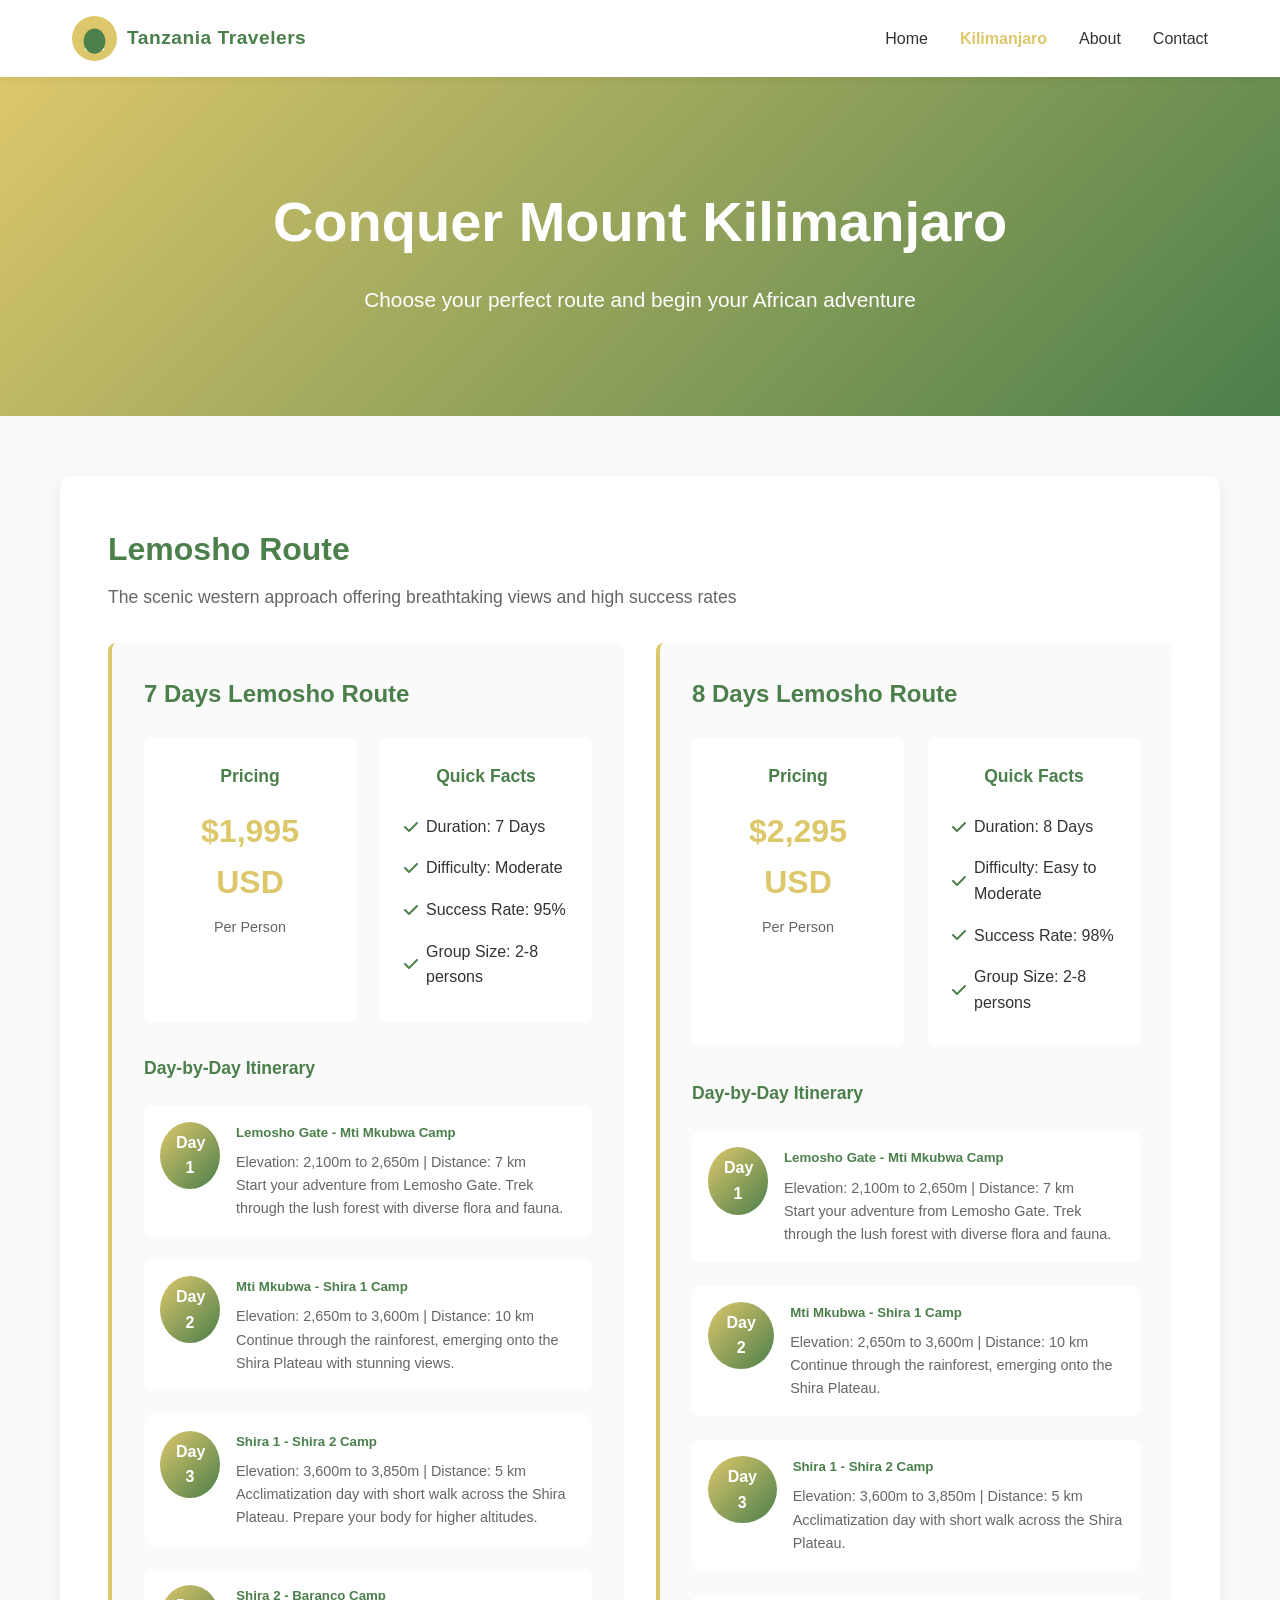
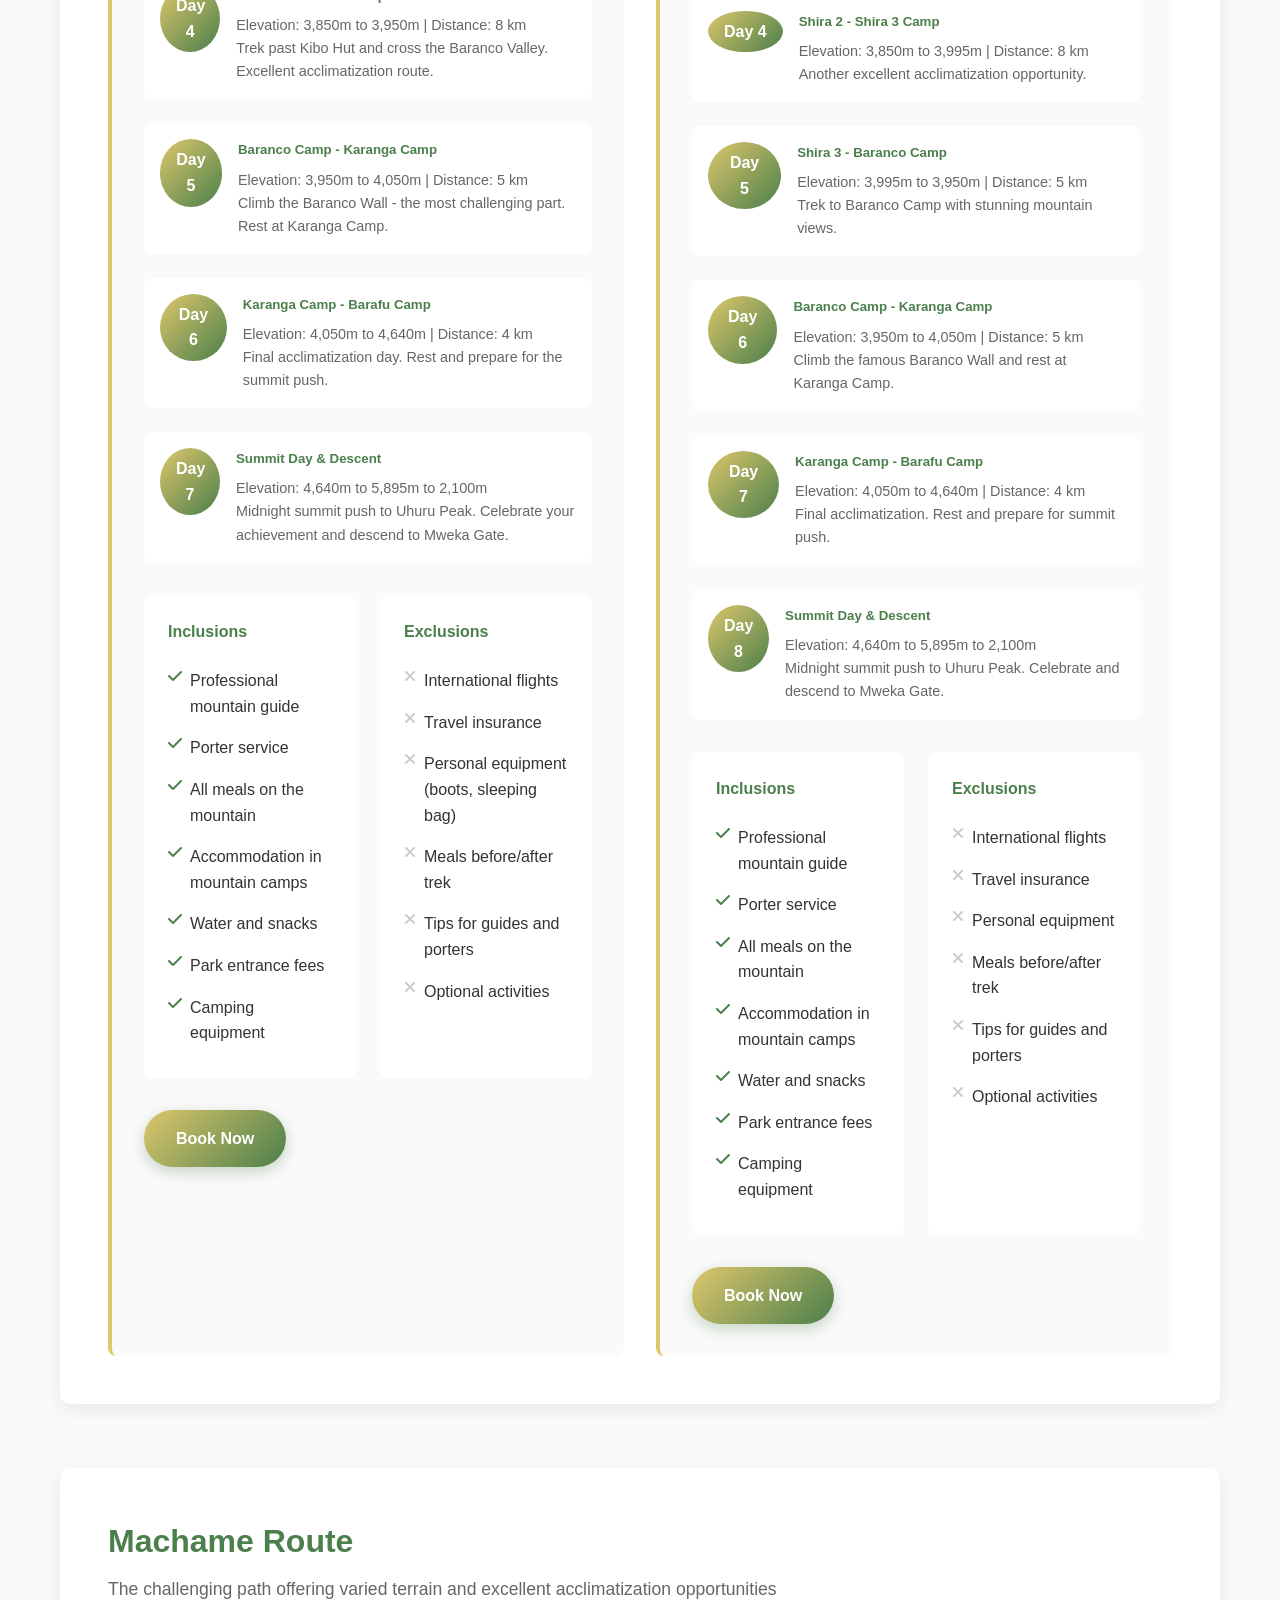
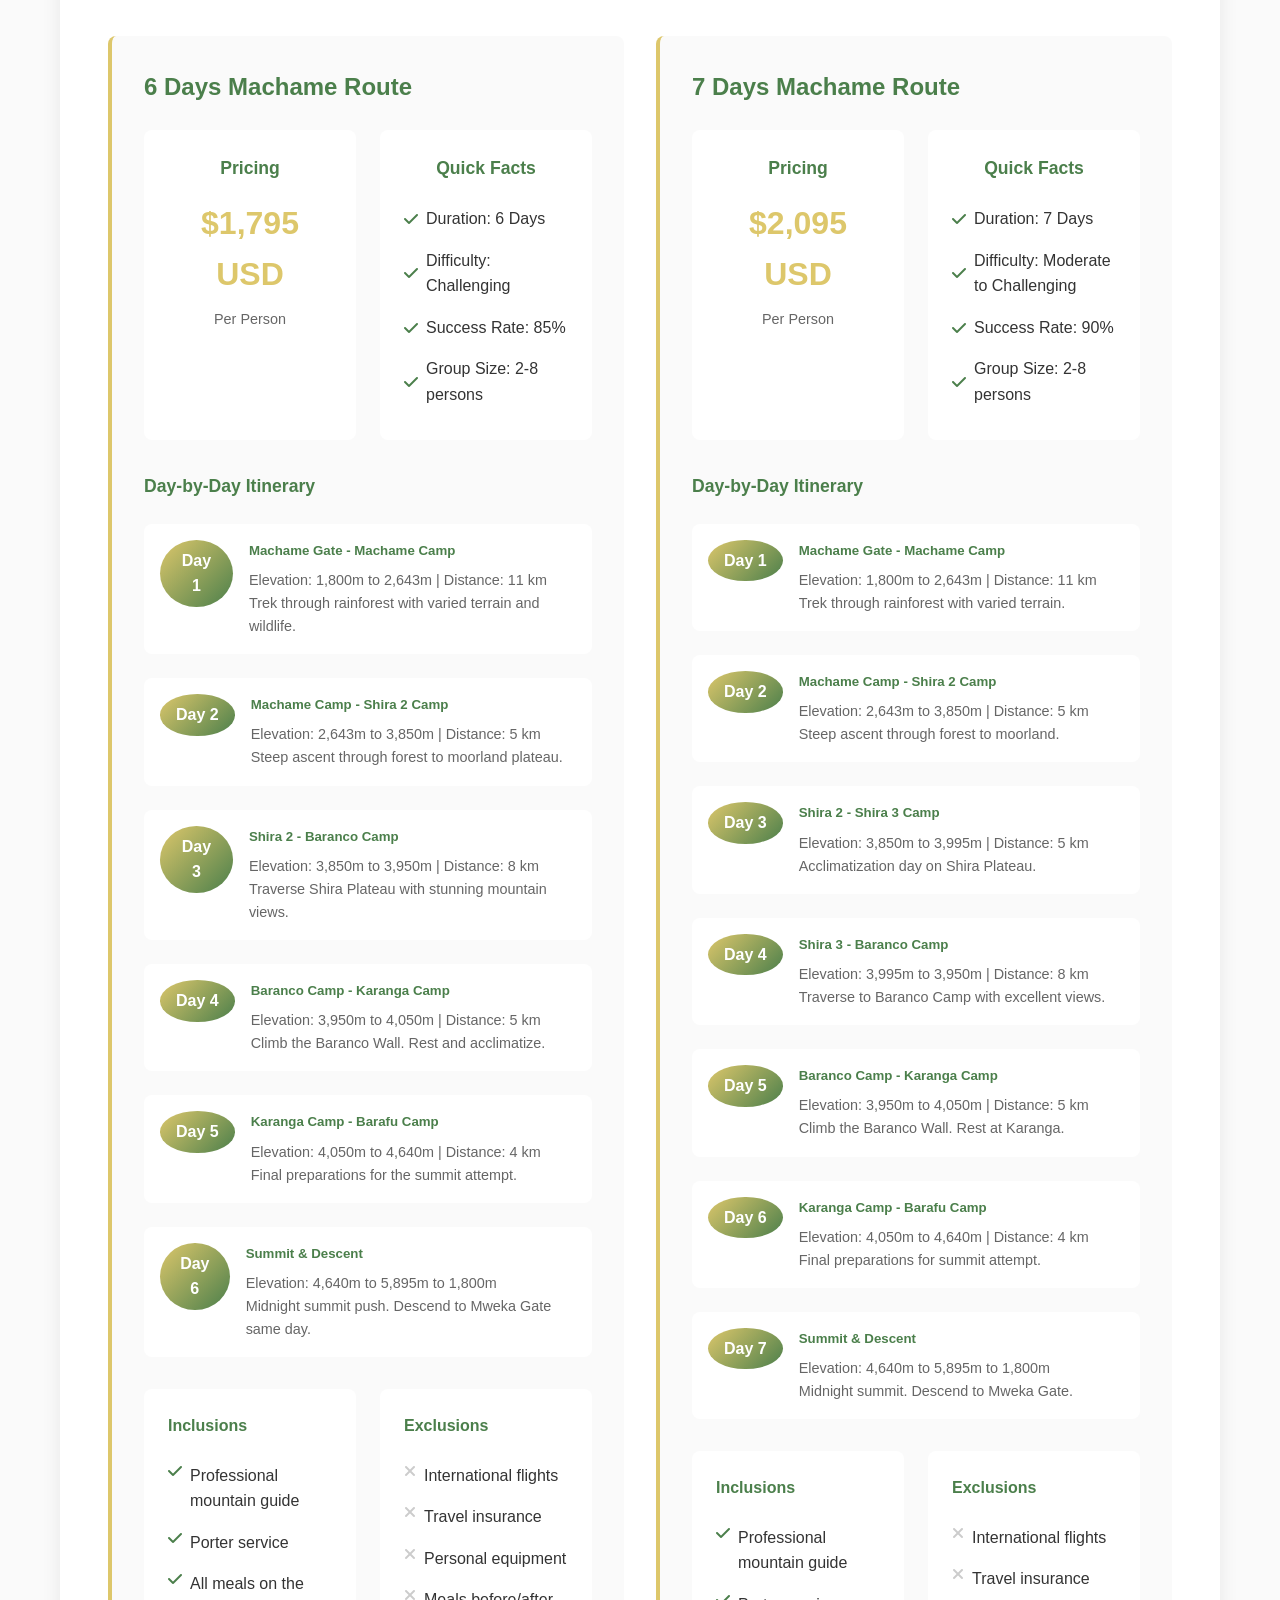
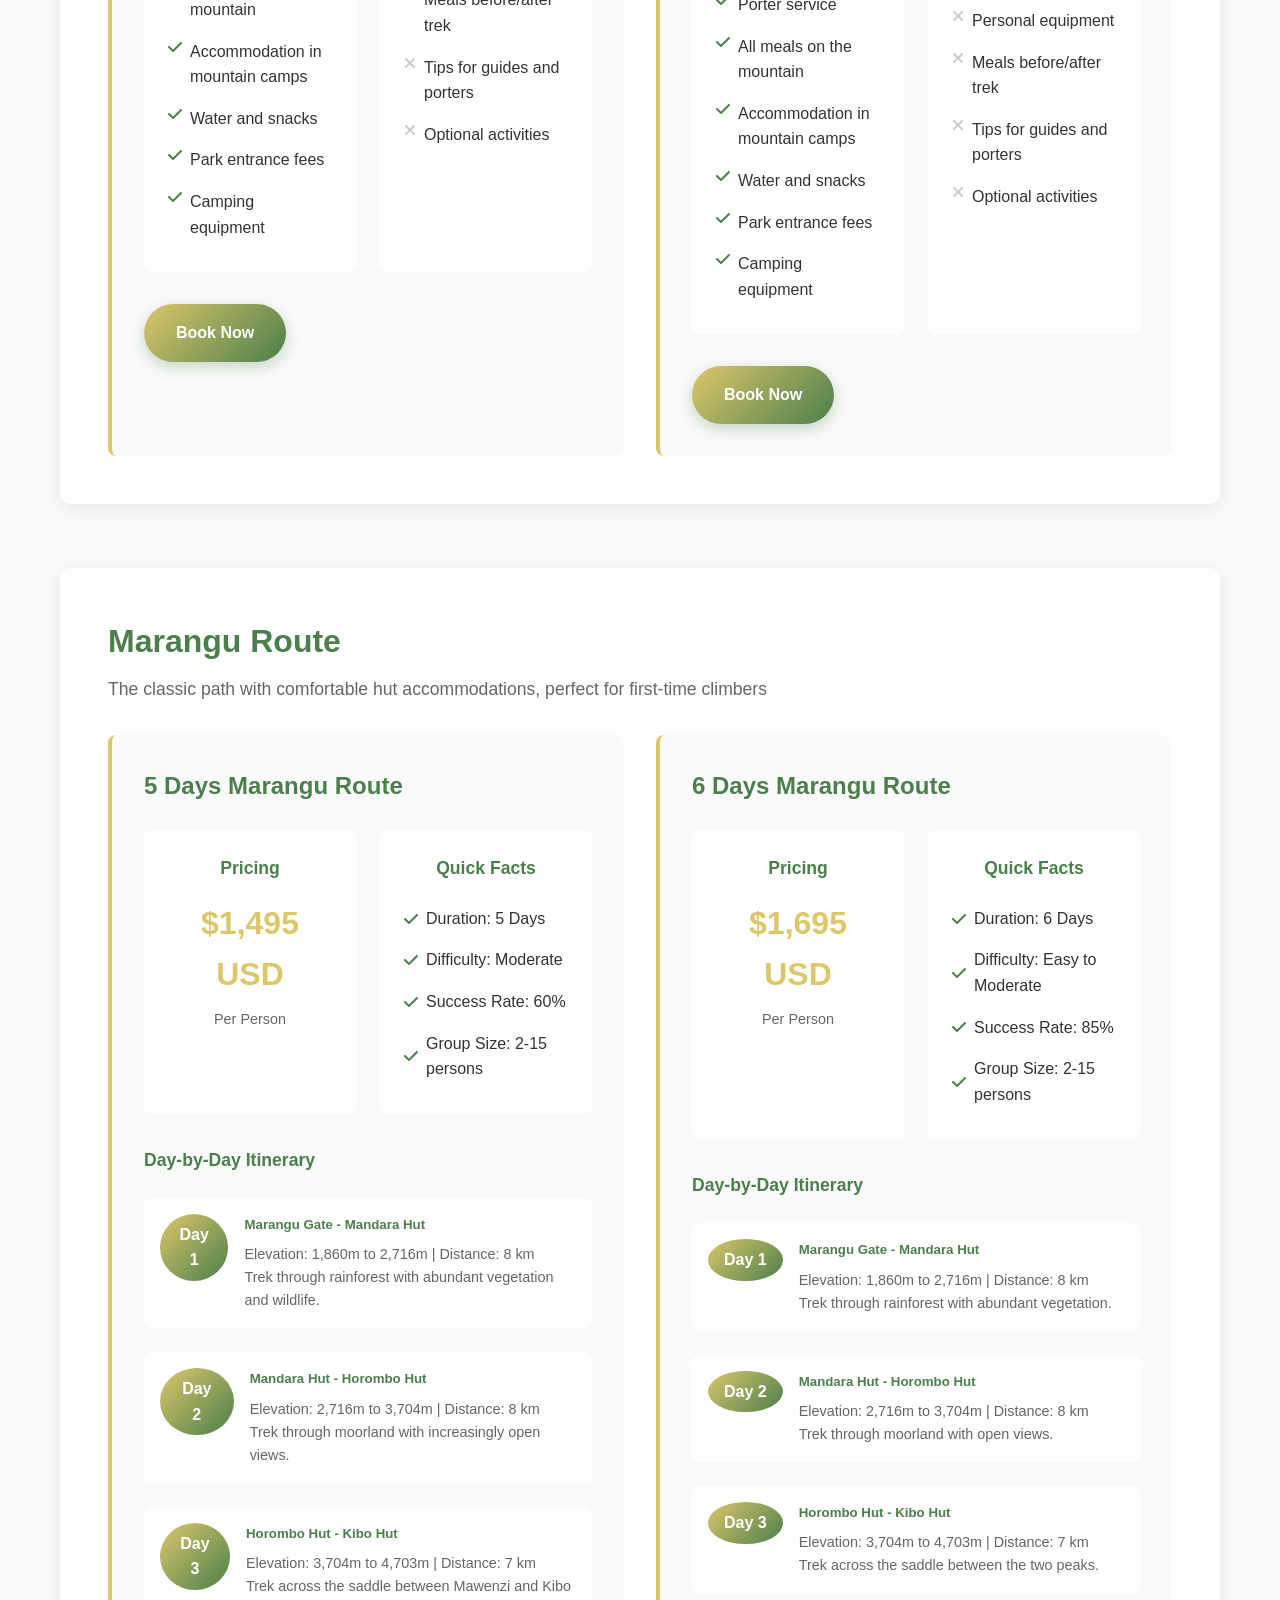
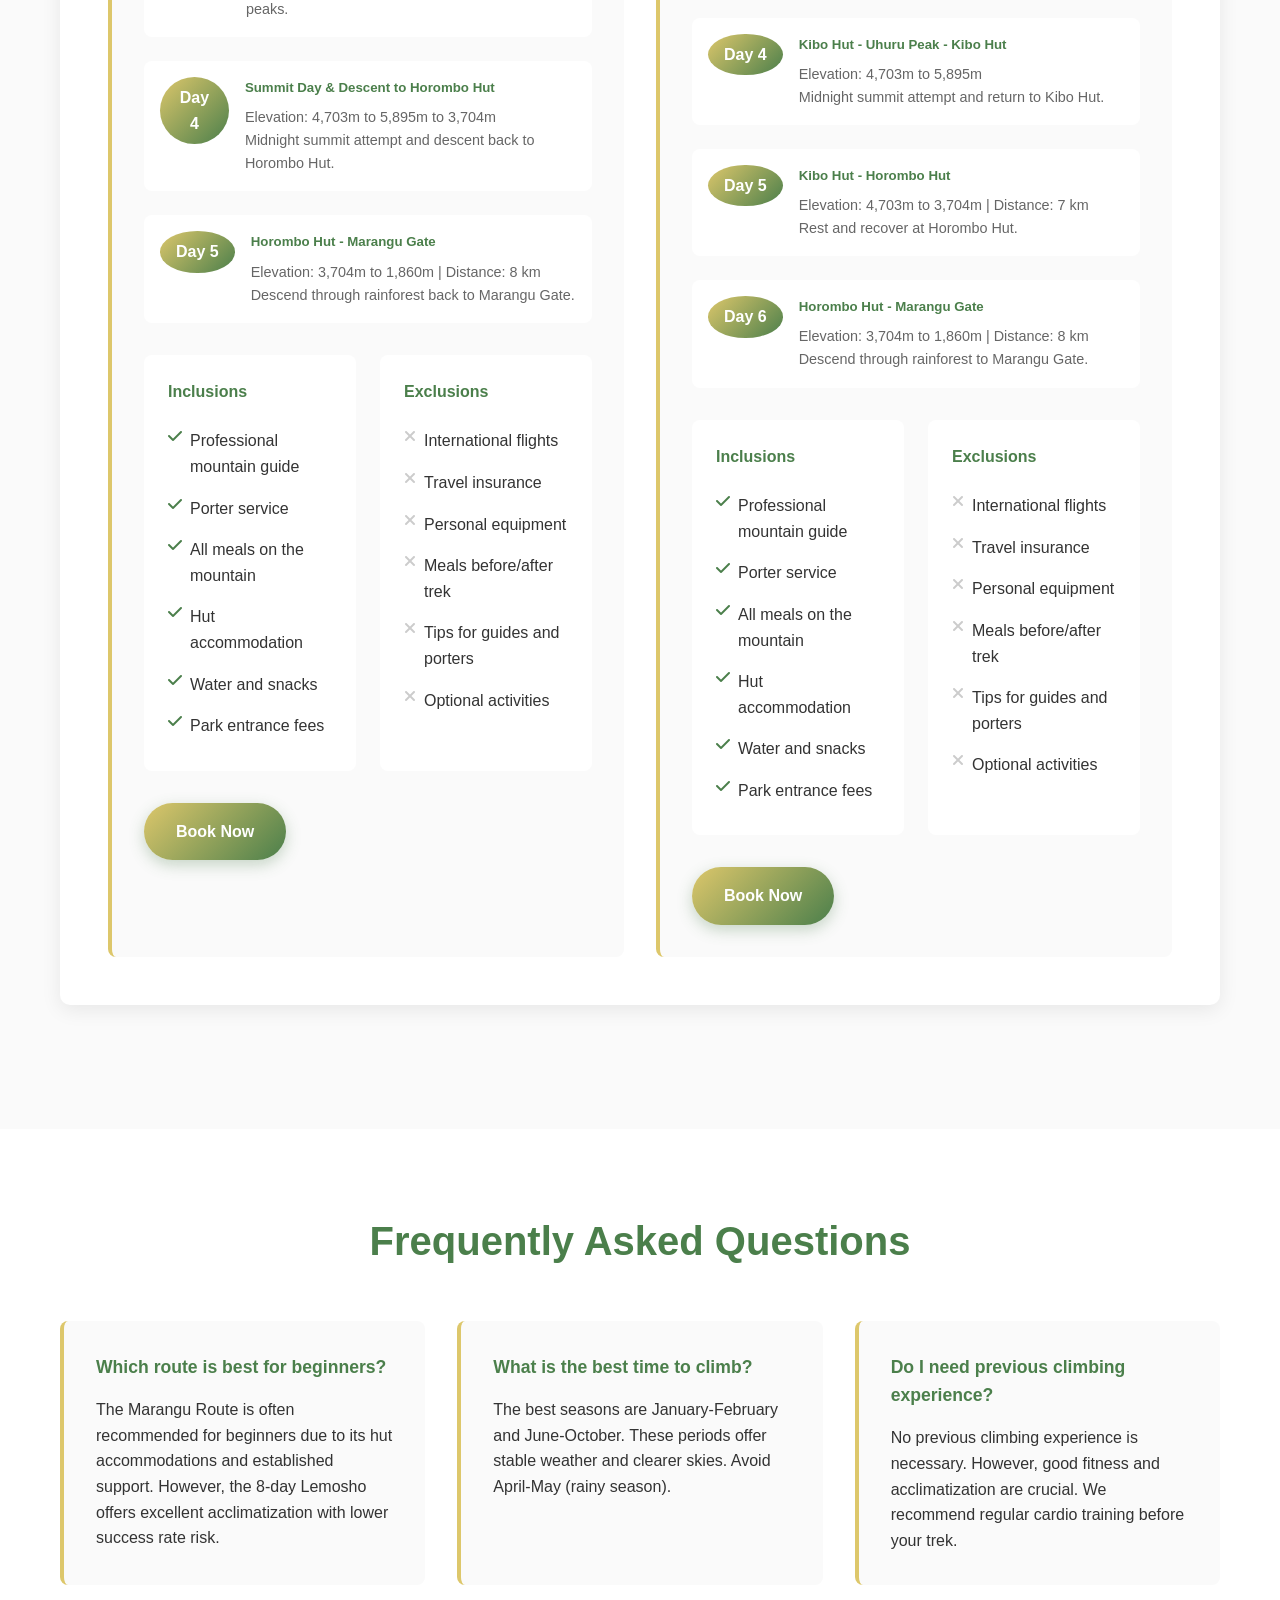
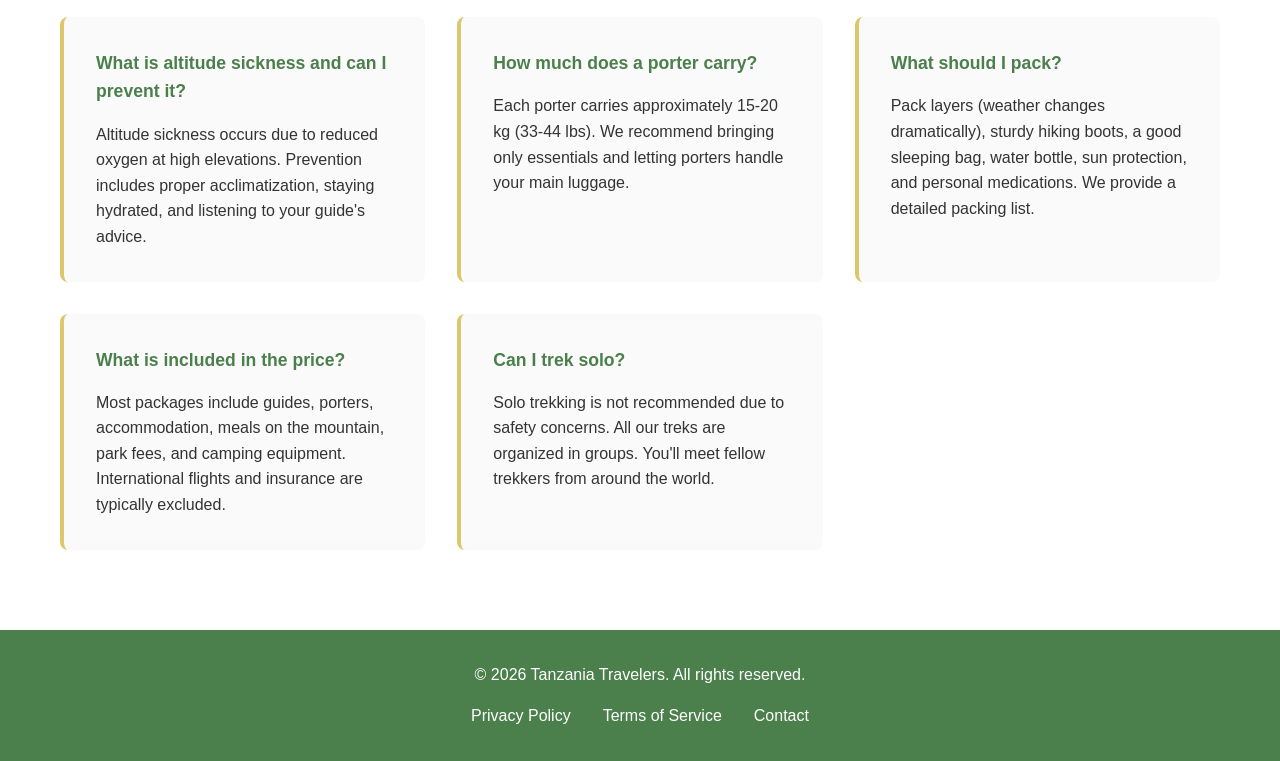
==== kilimanjaro.html @ 1c7d7d37 "Initial Tanzania Travelers website with landing page, kilimanjaro routes, and responsive design" ====
<!DOCTYPE html>
<html lang="en">
<head>
    <meta charset="UTF-8">
    <meta name="viewport" content="width=device-width, initial-scale=1.0">
    <title>Kilimanjaro Routes - Tanzania Travelers</title>
    <link rel="stylesheet" href="styles.css">
    <link rel="stylesheet" href="https://cdnjs.cloudflare.com/ajax/libs/font-awesome/6.4.0/css/all.min.css">
</head>
<body>
    <!-- Navigation Bar -->
    <nav class="navbar" id="navbar">
        <div class="nav-container">
            <div class="nav-logo" id="navLogo">
                <img src="data:image/svg+xml,%3Csvg xmlns='http://www.w3.org/2000/svg' viewBox='0 0 500 500'%3E%3Ccircle cx='250' cy='250' r='250' fill='%23DDC76B'/%3E%3Cpath d='M140 380 Q250 80 360 380' fill='%23FFFFFF' opacity='0.9'/%3E%3Cellipse cx='250' cy='280' rx='120' ry='140' fill='%234B7F4B'/%3E%3C/svg%3E" alt="Tanzania Travelers Logo" class="logo-colored">
                <img src="data:image/svg+xml,%3Csvg xmlns='http://www.w3.org/2000/svg' viewBox='0 0 500 500'%3E%3Ccircle cx='250' cy='250' r='250' fill='%23000000'/%3E%3Cpath d='M140 380 Q250 80 360 380' fill='%23FFFFFF' opacity='0.9'/%3E%3Cellipse cx='250' cy='280' rx='120' ry='140' fill='%234B7F4B'/%3E%3C/svg%3E" alt="Tanzania Travelers Logo" class="logo-black" style="display:none;">
                <span class="brand-name">Tanzania Travelers</span>
            </div>
            <ul class="nav-menu">
                <li class="nav-item">
                    <a href="index.html" class="nav-link">Home</a>
                </li>
                <li class="nav-item">
                    <a href="#kilimanjaro" class="nav-link">Kilimanjaro</a>
                </li>
                <li class="nav-item">
                    <a href="index.html#about" class="nav-link">About</a>
                </li>
                <li class="nav-item">
                    <a href="index.html#contact" class="nav-link">Contact</a>
                </li>
            </ul>
            <div class="hamburger">
                <span></span>
                <span></span>
                <span></span>
            </div>
        </div>
    </nav>

    <!-- Kilimanjaro Hero -->
    <section class="kilimanjaro-hero" id="kilimanjaro">
        <div class="hero-content">
            <h1>Conquer Mount Kilimanjaro</h1>
            <p>Choose your perfect route and begin your African adventure</p>
        </div>
    </section>

    <!-- Routes Section -->
    <section class="routes-section">
        <div class="container">
            <!-- Lemosho Route -->
            <div class="route-detailed" id="lemosho">
                <h2>Lemosho Route</h2>
                <p class="route-description">The scenic western approach offering breathtaking views and high success rates</p>
                
                <div class="route-options">
                    <!-- 7 Days Option -->
                    <div class="route-option">
                        <h3>7 Days Lemosho Route</h3>
                        <div class="option-grid">
                            <div class="pricing-box">
                                <h4>Pricing</h4>
                                <p class="price">$1,995 USD</p>
                                <p class="price-per">Per Person</p>
                            </div>
                            <div class="quick-facts">
                                <h4>Quick Facts</h4>
                                <ul>
                                    <li><i class="fas fa-check"></i> Duration: 7 Days</li>
                                    <li><i class="fas fa-check"></i> Difficulty: Moderate</li>
                                    <li><i class="fas fa-check"></i> Success Rate: 95%</li>
                                    <li><i class="fas fa-check"></i> Group Size: 2-8 persons</li>
                                </ul>
                            </div>
                        </div>

                        <div class="itinerary">
                            <h4>Day-by-Day Itinerary</h4>
                            <div class="day-item">
                                <span class="day-number">Day 1</span>
                                <div class="day-content">
                                    <h5>Lemosho Gate - Mti Mkubwa Camp</h5>
                                    <p>Elevation: 2,100m to 2,650m | Distance: 7 km</p>
                                    <p>Start your adventure from Lemosho Gate. Trek through the lush forest with diverse flora and fauna.</p>
                                </div>
                            </div>
                            <div class="day-item">
                                <span class="day-number">Day 2</span>
                                <div class="day-content">
                                    <h5>Mti Mkubwa - Shira 1 Camp</h5>
                                    <p>Elevation: 2,650m to 3,600m | Distance: 10 km</p>
                                    <p>Continue through the rainforest, emerging onto the Shira Plateau with stunning views.</p>
                                </div>
                            </div>
                            <div class="day-item">
                                <span class="day-number">Day 3</span>
                                <div class="day-content">
                                    <h5>Shira 1 - Shira 2 Camp</h5>
                                    <p>Elevation: 3,600m to 3,850m | Distance: 5 km</p>
                                    <p>Acclimatization day with short walk across the Shira Plateau. Prepare your body for higher altitudes.</p>
                                </div>
                            </div>
                            <div class="day-item">
                                <span class="day-number">Day 4</span>
                                <div class="day-content">
                                    <h5>Shira 2 - Baranco Camp</h5>
                                    <p>Elevation: 3,850m to 3,950m | Distance: 8 km</p>
                                    <p>Trek past Kibo Hut and cross the Baranco Valley. Excellent acclimatization route.</p>
                                </div>
                            </div>
                            <div class="day-item">
                                <span class="day-number">Day 5</span>
                                <div class="day-content">
                                    <h5>Baranco Camp - Karanga Camp</h5>
                                    <p>Elevation: 3,950m to 4,050m | Distance: 5 km</p>
                                    <p>Climb the Baranco Wall - the most challenging part. Rest at Karanga Camp.</p>
                                </div>
                            </div>
                            <div class="day-item">
                                <span class="day-number">Day 6</span>
                                <div class="day-content">
                                    <h5>Karanga Camp - Barafu Camp</h5>
                                    <p>Elevation: 4,050m to 4,640m | Distance: 4 km</p>
                                    <p>Final acclimatization day. Rest and prepare for the summit push.</p>
                                </div>
                            </div>
                            <div class="day-item">
                                <span class="day-number">Day 7</span>
                                <div class="day-content">
                                    <h5>Summit Day & Descent</h5>
                                    <p>Elevation: 4,640m to 5,895m to 2,100m</p>
                                    <p>Midnight summit push to Uhuru Peak. Celebrate your achievement and descend to Mweka Gate.</p>
                                </div>
                            </div>
                        </div>

                        <div class="inclusions-exclusions">
                            <div class="inclusions">
                                <h4>Inclusions</h4>
                                <ul>
                                    <li><i class="fas fa-check"></i> Professional mountain guide</li>
                                    <li><i class="fas fa-check"></i> Porter service</li>
                                    <li><i class="fas fa-check"></i> All meals on the mountain</li>
                                    <li><i class="fas fa-check"></i> Accommodation in mountain camps</li>
                                    <li><i class="fas fa-check"></i> Water and snacks</li>
                                    <li><i class="fas fa-check"></i> Park entrance fees</li>
                                    <li><i class="fas fa-check"></i> Camping equipment</li>
                                </ul>
                            </div>
                            <div class="exclusions">
                                <h4>Exclusions</h4>
                                <ul>
                                    <li><i class="fas fa-times"></i> International flights</li>
                                    <li><i class="fas fa-times"></i> Travel insurance</li>
                                    <li><i class="fas fa-times"></i> Personal equipment (boots, sleeping bag)</li>
                                    <li><i class="fas fa-times"></i> Meals before/after trek</li>
                                    <li><i class="fas fa-times"></i> Tips for guides and porters</li>
                                    <li><i class="fas fa-times"></i> Optional activities</li>
                                </ul>
                            </div>
                        </div>

                        <a href="#contact" class="book-now">Book Now</a>
                    </div>

                    <!-- 8 Days Option -->
                    <div class="route-option">
                        <h3>8 Days Lemosho Route</h3>
                        <div class="option-grid">
                            <div class="pricing-box">
                                <h4>Pricing</h4>
                                <p class="price">$2,295 USD</p>
                                <p class="price-per">Per Person</p>
                            </div>
                            <div class="quick-facts">
                                <h4>Quick Facts</h4>
                                <ul>
                                    <li><i class="fas fa-check"></i> Duration: 8 Days</li>
                                    <li><i class="fas fa-check"></i> Difficulty: Easy to Moderate</li>
                                    <li><i class="fas fa-check"></i> Success Rate: 98%</li>
                                    <li><i class="fas fa-check"></i> Group Size: 2-8 persons</li>
                                </ul>
                            </div>
                        </div>

                        <div class="itinerary">
                            <h4>Day-by-Day Itinerary</h4>
                            <div class="day-item">
                                <span class="day-number">Day 1</span>
                                <div class="day-content">
                                    <h5>Lemosho Gate - Mti Mkubwa Camp</h5>
                                    <p>Elevation: 2,100m to 2,650m | Distance: 7 km</p>
                                    <p>Start your adventure from Lemosho Gate. Trek through the lush forest with diverse flora and fauna.</p>
                                </div>
                            </div>
                            <div class="day-item">
                                <span class="day-number">Day 2</span>
                                <div class="day-content">
                                    <h5>Mti Mkubwa - Shira 1 Camp</h5>
                                    <p>Elevation: 2,650m to 3,600m | Distance: 10 km</p>
                                    <p>Continue through the rainforest, emerging onto the Shira Plateau.</p>
                                </div>
                            </div>
                            <div class="day-item">
                                <span class="day-number">Day 3</span>
                                <div class="day-content">
                                    <h5>Shira 1 - Shira 2 Camp</h5>
                                    <p>Elevation: 3,600m to 3,850m | Distance: 5 km</p>
                                    <p>Acclimatization day with short walk across the Shira Plateau.</p>
                                </div>
                            </div>
                            <div class="day-item">
                                <span class="day-number">Day 4</span>
                                <div class="day-content">
                                    <h5>Shira 2 - Shira 3 Camp</h5>
                                    <p>Elevation: 3,850m to 3,995m | Distance: 8 km</p>
                                    <p>Another excellent acclimatization opportunity.</p>
                                </div>
                            </div>
                            <div class="day-item">
                                <span class="day-number">Day 5</span>
                                <div class="day-content">
                                    <h5>Shira 3 - Baranco Camp</h5>
                                    <p>Elevation: 3,995m to 3,950m | Distance: 5 km</p>
                                    <p>Trek to Baranco Camp with stunning mountain views.</p>
                                </div>
                            </div>
                            <div class="day-item">
                                <span class="day-number">Day 6</span>
                                <div class="day-content">
                                    <h5>Baranco Camp - Karanga Camp</h5>
                                    <p>Elevation: 3,950m to 4,050m | Distance: 5 km</p>
                                    <p>Climb the famous Baranco Wall and rest at Karanga Camp.</p>
                                </div>
                            </div>
                            <div class="day-item">
                                <span class="day-number">Day 7</span>
                                <div class="day-content">
                                    <h5>Karanga Camp - Barafu Camp</h5>
                                    <p>Elevation: 4,050m to 4,640m | Distance: 4 km</p>
                                    <p>Final acclimatization. Rest and prepare for summit push.</p>
                                </div>
                            </div>
                            <div class="day-item">
                                <span class="day-number">Day 8</span>
                                <div class="day-content">
                                    <h5>Summit Day & Descent</h5>
                                    <p>Elevation: 4,640m to 5,895m to 2,100m</p>
                                    <p>Midnight summit push to Uhuru Peak. Celebrate and descend to Mweka Gate.</p>
                                </div>
                            </div>
                        </div>

                        <div class="inclusions-exclusions">
                            <div class="inclusions">
                                <h4>Inclusions</h4>
                                <ul>
                                    <li><i class="fas fa-check"></i> Professional mountain guide</li>
                                    <li><i class="fas fa-check"></i> Porter service</li>
                                    <li><i class="fas fa-check"></i> All meals on the mountain</li>
                                    <li><i class="fas fa-check"></i> Accommodation in mountain camps</li>
                                    <li><i class="fas fa-check"></i> Water and snacks</li>
                                    <li><i class="fas fa-check"></i> Park entrance fees</li>
                                    <li><i class="fas fa-check"></i> Camping equipment</li>
                                </ul>
                            </div>
                            <div class="exclusions">
                                <h4>Exclusions</h4>
                                <ul>
                                    <li><i class="fas fa-times"></i> International flights</li>
                                    <li><i class="fas fa-times"></i> Travel insurance</li>
                                    <li><i class="fas fa-times"></i> Personal equipment</li>
                                    <li><i class="fas fa-times"></i> Meals before/after trek</li>
                                    <li><i class="fas fa-times"></i> Tips for guides and porters</li>
                                    <li><i class="fas fa-times"></i> Optional activities</li>
                                </ul>
                            </div>
                        </div>

                        <a href="#contact" class="book-now">Book Now</a>
                    </div>
                </div>
            </div>

            <!-- Machame Route -->
            <div class="route-detailed" id="machame">
                <h2>Machame Route</h2>
                <p class="route-description">The challenging path offering varied terrain and excellent acclimatization opportunities</p>
                
                <div class="route-options">
                    <!-- 6 Days Option -->
                    <div class="route-option">
                        <h3>6 Days Machame Route</h3>
                        <div class="option-grid">
                            <div class="pricing-box">
                                <h4>Pricing</h4>
                                <p class="price">$1,795 USD</p>
                                <p class="price-per">Per Person</p>
                            </div>
                            <div class="quick-facts">
                                <h4>Quick Facts</h4>
                                <ul>
                                    <li><i class="fas fa-check"></i> Duration: 6 Days</li>
                                    <li><i class="fas fa-check"></i> Difficulty: Challenging</li>
                                    <li><i class="fas fa-check"></i> Success Rate: 85%</li>
                                    <li><i class="fas fa-check"></i> Group Size: 2-8 persons</li>
                                </ul>
                            </div>
                        </div>

                        <div class="itinerary">
                            <h4>Day-by-Day Itinerary</h4>
                            <div class="day-item">
                                <span class="day-number">Day 1</span>
                                <div class="day-content">
                                    <h5>Machame Gate - Machame Camp</h5>
                                    <p>Elevation: 1,800m to 2,643m | Distance: 11 km</p>
                                    <p>Trek through rainforest with varied terrain and wildlife.</p>
                                </div>
                            </div>
                            <div class="day-item">
                                <span class="day-number">Day 2</span>
                                <div class="day-content">
                                    <h5>Machame Camp - Shira 2 Camp</h5>
                                    <p>Elevation: 2,643m to 3,850m | Distance: 5 km</p>
                                    <p>Steep ascent through forest to moorland plateau.</p>
                                </div>
                            </div>
                            <div class="day-item">
                                <span class="day-number">Day 3</span>
                                <div class="day-content">
                                    <h5>Shira 2 - Baranco Camp</h5>
                                    <p>Elevation: 3,850m to 3,950m | Distance: 8 km</p>
                                    <p>Traverse Shira Plateau with stunning mountain views.</p>
                                </div>
                            </div>
                            <div class="day-item">
                                <span class="day-number">Day 4</span>
                                <div class="day-content">
                                    <h5>Baranco Camp - Karanga Camp</h5>
                                    <p>Elevation: 3,950m to 4,050m | Distance: 5 km</p>
                                    <p>Climb the Baranco Wall. Rest and acclimatize.</p>
                                </div>
                            </div>
                            <div class="day-item">
                                <span class="day-number">Day 5</span>
                                <div class="day-content">
                                    <h5>Karanga Camp - Barafu Camp</h5>
                                    <p>Elevation: 4,050m to 4,640m | Distance: 4 km</p>
                                    <p>Final preparations for the summit attempt.</p>
                                </div>
                            </div>
                            <div class="day-item">
                                <span class="day-number">Day 6</span>
                                <div class="day-content">
                                    <h5>Summit & Descent</h5>
                                    <p>Elevation: 4,640m to 5,895m to 1,800m</p>
                                    <p>Midnight summit push. Descend to Mweka Gate same day.</p>
                                </div>
                            </div>
                        </div>

                        <div class="inclusions-exclusions">
                            <div class="inclusions">
                                <h4>Inclusions</h4>
                                <ul>
                                    <li><i class="fas fa-check"></i> Professional mountain guide</li>
                                    <li><i class="fas fa-check"></i> Porter service</li>
                                    <li><i class="fas fa-check"></i> All meals on the mountain</li>
                                    <li><i class="fas fa-check"></i> Accommodation in mountain camps</li>
                                    <li><i class="fas fa-check"></i> Water and snacks</li>
                                    <li><i class="fas fa-check"></i> Park entrance fees</li>
                                    <li><i class="fas fa-check"></i> Camping equipment</li>
                                </ul>
                            </div>
                            <div class="exclusions">
                                <h4>Exclusions</h4>
                                <ul>
                                    <li><i class="fas fa-times"></i> International flights</li>
                                    <li><i class="fas fa-times"></i> Travel insurance</li>
                                    <li><i class="fas fa-times"></i> Personal equipment</li>
                                    <li><i class="fas fa-times"></i> Meals before/after trek</li>
                                    <li><i class="fas fa-times"></i> Tips for guides and porters</li>
                                    <li><i class="fas fa-times"></i> Optional activities</li>
                                </ul>
                            </div>
                        </div>

                        <a href="#contact" class="book-now">Book Now</a>
                    </div>

                    <!-- 7 Days Option -->
                    <div class="route-option">
                        <h3>7 Days Machame Route</h3>
                        <div class="option-grid">
                            <div class="pricing-box">
                                <h4>Pricing</h4>
                                <p class="price">$2,095 USD</p>
                                <p class="price-per">Per Person</p>
                            </div>
                            <div class="quick-facts">
                                <h4>Quick Facts</h4>
                                <ul>
                                    <li><i class="fas fa-check"></i> Duration: 7 Days</li>
                                    <li><i class="fas fa-check"></i> Difficulty: Moderate to Challenging</li>
                                    <li><i class="fas fa-check"></i> Success Rate: 90%</li>
                                    <li><i class="fas fa-check"></i> Group Size: 2-8 persons</li>
                                </ul>
                            </div>
                        </div>

                        <div class="itinerary">
                            <h4>Day-by-Day Itinerary</h4>
                            <div class="day-item">
                                <span class="day-number">Day 1</span>
                                <div class="day-content">
                                    <h5>Machame Gate - Machame Camp</h5>
                                    <p>Elevation: 1,800m to 2,643m | Distance: 11 km</p>
                                    <p>Trek through rainforest with varied terrain.</p>
                                </div>
                            </div>
                            <div class="day-item">
                                <span class="day-number">Day 2</span>
                                <div class="day-content">
                                    <h5>Machame Camp - Shira 2 Camp</h5>
                                    <p>Elevation: 2,643m to 3,850m | Distance: 5 km</p>
                                    <p>Steep ascent through forest to moorland.</p>
                                </div>
                            </div>
                            <div class="day-item">
                                <span class="day-number">Day 3</span>
                                <div class="day-content">
                                    <h5>Shira 2 - Shira 3 Camp</h5>
                                    <p>Elevation: 3,850m to 3,995m | Distance: 5 km</p>
                                    <p>Acclimatization day on Shira Plateau.</p>
                                </div>
                            </div>
                            <div class="day-item">
                                <span class="day-number">Day 4</span>
                                <div class="day-content">
                                    <h5>Shira 3 - Baranco Camp</h5>
                                    <p>Elevation: 3,995m to 3,950m | Distance: 8 km</p>
                                    <p>Traverse to Baranco Camp with excellent views.</p>
                                </div>
                            </div>
                            <div class="day-item">
                                <span class="day-number">Day 5</span>
                                <div class="day-content">
                                    <h5>Baranco Camp - Karanga Camp</h5>
                                    <p>Elevation: 3,950m to 4,050m | Distance: 5 km</p>
                                    <p>Climb the Baranco Wall. Rest at Karanga.</p>
                                </div>
                            </div>
                            <div class="day-item">
                                <span class="day-number">Day 6</span>
                                <div class="day-content">
                                    <h5>Karanga Camp - Barafu Camp</h5>
                                    <p>Elevation: 4,050m to 4,640m | Distance: 4 km</p>
                                    <p>Final preparations for summit attempt.</p>
                                </div>
                            </div>
                            <div class="day-item">
                                <span class="day-number">Day 7</span>
                                <div class="day-content">
                                    <h5>Summit & Descent</h5>
                                    <p>Elevation: 4,640m to 5,895m to 1,800m</p>
                                    <p>Midnight summit. Descend to Mweka Gate.</p>
                                </div>
                            </div>
                        </div>

                        <div class="inclusions-exclusions">
                            <div class="inclusions">
                                <h4>Inclusions</h4>
                                <ul>
                                    <li><i class="fas fa-check"></i> Professional mountain guide</li>
                                    <li><i class="fas fa-check"></i> Porter service</li>
                                    <li><i class="fas fa-check"></i> All meals on the mountain</li>
                                    <li><i class="fas fa-check"></i> Accommodation in mountain camps</li>
                                    <li><i class="fas fa-check"></i> Water and snacks</li>
                                    <li><i class="fas fa-check"></i> Park entrance fees</li>
                                    <li><i class="fas fa-check"></i> Camping equipment</li>
                                </ul>
                            </div>
                            <div class="exclusions">
                                <h4>Exclusions</h4>
                                <ul>
                                    <li><i class="fas fa-times"></i> International flights</li>
                                    <li><i class="fas fa-times"></i> Travel insurance</li>
                                    <li><i class="fas fa-times"></i> Personal equipment</li>
                                    <li><i class="fas fa-times"></i> Meals before/after trek</li>
                                    <li><i class="fas fa-times"></i> Tips for guides and porters</li>
                                    <li><i class="fas fa-times"></i> Optional activities</li>
                                </ul>
                            </div>
                        </div>

                        <a href="#contact" class="book-now">Book Now</a>
                    </div>
                </div>
            </div>

            <!-- Marangu Route -->
            <div class="route-detailed" id="marangu">
                <h2>Marangu Route</h2>
                <p class="route-description">The classic path with comfortable hut accommodations, perfect for first-time climbers</p>
                
                <div class="route-options">
                    <!-- 5 Days Option -->
                    <div class="route-option">
                        <h3>5 Days Marangu Route</h3>
                        <div class="option-grid">
                            <div class="pricing-box">
                                <h4>Pricing</h4>
                                <p class="price">$1,495 USD</p>
                                <p class="price-per">Per Person</p>
                            </div>
                            <div class="quick-facts">
                                <h4>Quick Facts</h4>
                                <ul>
                                    <li><i class="fas fa-check"></i> Duration: 5 Days</li>
                                    <li><i class="fas fa-check"></i> Difficulty: Moderate</li>
                                    <li><i class="fas fa-check"></i> Success Rate: 60%</li>
                                    <li><i class="fas fa-check"></i> Group Size: 2-15 persons</li>
                                </ul>
                            </div>
                        </div>

                        <div class="itinerary">
                            <h4>Day-by-Day Itinerary</h4>
                            <div class="day-item">
                                <span class="day-number">Day 1</span>
                                <div class="day-content">
                                    <h5>Marangu Gate - Mandara Hut</h5>
                                    <p>Elevation: 1,860m to 2,716m | Distance: 8 km</p>
                                    <p>Trek through rainforest with abundant vegetation and wildlife.</p>
                                </div>
                            </div>
                            <div class="day-item">
                                <span class="day-number">Day 2</span>
                                <div class="day-content">
                                    <h5>Mandara Hut - Horombo Hut</h5>
                                    <p>Elevation: 2,716m to 3,704m | Distance: 8 km</p>
                                    <p>Trek through moorland with increasingly open views.</p>
                                </div>
                            </div>
                            <div class="day-item">
                                <span class="day-number">Day 3</span>
                                <div class="day-content">
                                    <h5>Horombo Hut - Kibo Hut</h5>
                                    <p>Elevation: 3,704m to 4,703m | Distance: 7 km</p>
                                    <p>Trek across the saddle between Mawenzi and Kibo peaks.</p>
                                </div>
                            </div>
                            <div class="day-item">
                                <span class="day-number">Day 4</span>
                                <div class="day-content">
                                    <h5>Summit Day & Descent to Horombo Hut</h5>
                                    <p>Elevation: 4,703m to 5,895m to 3,704m</p>
                                    <p>Midnight summit attempt and descent back to Horombo Hut.</p>
                                </div>
                            </div>
                            <div class="day-item">
                                <span class="day-number">Day 5</span>
                                <div class="day-content">
                                    <h5>Horombo Hut - Marangu Gate</h5>
                                    <p>Elevation: 3,704m to 1,860m | Distance: 8 km</p>
                                    <p>Descend through rainforest back to Marangu Gate.</p>
                                </div>
                            </div>
                        </div>

                        <div class="inclusions-exclusions">
                            <div class="inclusions">
                                <h4>Inclusions</h4>
                                <ul>
                                    <li><i class="fas fa-check"></i> Professional mountain guide</li>
                                    <li><i class="fas fa-check"></i> Porter service</li>
                                    <li><i class="fas fa-check"></i> All meals on the mountain</li>
                                    <li><i class="fas fa-check"></i> Hut accommodation</li>
                                    <li><i class="fas fa-check"></i> Water and snacks</li>
                                    <li><i class="fas fa-check"></i> Park entrance fees</li>
                                </ul>
                            </div>
                            <div class="exclusions">
                                <h4>Exclusions</h4>
                                <ul>
                                    <li><i class="fas fa-times"></i> International flights</li>
                                    <li><i class="fas fa-times"></i> Travel insurance</li>
                                    <li><i class="fas fa-times"></i> Personal equipment</li>
                                    <li><i class="fas fa-times"></i> Meals before/after trek</li>
                                    <li><i class="fas fa-times"></i> Tips for guides and porters</li>
                                    <li><i class="fas fa-times"></i> Optional activities</li>
                                </ul>
                            </div>
                        </div>

                        <a href="#contact" class="book-now">Book Now</a>
                    </div>

                    <!-- 6 Days Option -->
                    <div class="route-option">
                        <h3>6 Days Marangu Route</h3>
                        <div class="option-grid">
                            <div class="pricing-box">
                                <h4>Pricing</h4>
                                <p class="price">$1,695 USD</p>
                                <p class="price-per">Per Person</p>
                            </div>
                            <div class="quick-facts">
                                <h4>Quick Facts</h4>
                                <ul>
                                    <li><i class="fas fa-check"></i> Duration: 6 Days</li>
                                    <li><i class="fas fa-check"></i> Difficulty: Easy to Moderate</li>
                                    <li><i class="fas fa-check"></i> Success Rate: 85%</li>
                                    <li><i class="fas fa-check"></i> Group Size: 2-15 persons</li>
                                </ul>
                            </div>
                        </div>

                        <div class="itinerary">
                            <h4>Day-by-Day Itinerary</h4>
                            <div class="day-item">
                                <span class="day-number">Day 1</span>
                                <div class="day-content">
                                    <h5>Marangu Gate - Mandara Hut</h5>
                                    <p>Elevation: 1,860m to 2,716m | Distance: 8 km</p>
                                    <p>Trek through rainforest with abundant vegetation.</p>
                                </div>
                            </div>
                            <div class="day-item">
                                <span class="day-number">Day 2</span>
                                <div class="day-content">
                                    <h5>Mandara Hut - Horombo Hut</h5>
                                    <p>Elevation: 2,716m to 3,704m | Distance: 8 km</p>
                                    <p>Trek through moorland with open views.</p>
                                </div>
                            </div>
                            <div class="day-item">
                                <span class="day-number">Day 3</span>
                                <div class="day-content">
                                    <h5>Horombo Hut - Kibo Hut</h5>
                                    <p>Elevation: 3,704m to 4,703m | Distance: 7 km</p>
                                    <p>Trek across the saddle between the two peaks.</p>
                                </div>
                            </div>
                            <div class="day-item">
                                <span class="day-number">Day 4</span>
                                <div class="day-content">
                                    <h5>Kibo Hut - Uhuru Peak - Kibo Hut</h5>
                                    <p>Elevation: 4,703m to 5,895m</p>
                                    <p>Midnight summit attempt and return to Kibo Hut.</p>
                                </div>
                            </div>
                            <div class="day-item">
                                <span class="day-number">Day 5</span>
                                <div class="day-content">
                                    <h5>Kibo Hut - Horombo Hut</h5>
                                    <p>Elevation: 4,703m to 3,704m | Distance: 7 km</p>
                                    <p>Rest and recover at Horombo Hut.</p>
                                </div>
                            </div>
                            <div class="day-item">
                                <span class="day-number">Day 6</span>
                                <div class="day-content">
                                    <h5>Horombo Hut - Marangu Gate</h5>
                                    <p>Elevation: 3,704m to 1,860m | Distance: 8 km</p>
                                    <p>Descend through rainforest to Marangu Gate.</p>
                                </div>
                            </div>
                        </div>

                        <div class="inclusions-exclusions">
                            <div class="inclusions">
                                <h4>Inclusions</h4>
                                <ul>
                                    <li><i class="fas fa-check"></i> Professional mountain guide</li>
                                    <li><i class="fas fa-check"></i> Porter service</li>
                                    <li><i class="fas fa-check"></i> All meals on the mountain</li>
                                    <li><i class="fas fa-check"></i> Hut accommodation</li>
                                    <li><i class="fas fa-check"></i> Water and snacks</li>
                                    <li><i class="fas fa-check"></i> Park entrance fees</li>
                                </ul>
                            </div>
                            <div class="exclusions">
                                <h4>Exclusions</h4>
                                <ul>
                                    <li><i class="fas fa-times"></i> International flights</li>
                                    <li><i class="fas fa-times"></i> Travel insurance</li>
                                    <li><i class="fas fa-times"></i> Personal equipment</li>
                                    <li><i class="fas fa-times"></i> Meals before/after trek</li>
                                    <li><i class="fas fa-times"></i> Tips for guides and porters</li>
                                    <li><i class="fas fa-times"></i> Optional activities</li>
                                </ul>
                            </div>
                        </div>

                        <a href="#contact" class="book-now">Book Now</a>
                    </div>
                </div>
            </div>
        </div>
    </section>

    <!-- Route FAQs Section -->
    <section class="faqs-section">
        <div class="container">
            <h2>Frequently Asked Questions</h2>
            <div class="faq-grid">
                <div class="faq-item">
                    <h4>Which route is best for beginners?</h4>
                    <p>The Marangu Route is often recommended for beginners due to its hut accommodations and established support. However, the 8-day Lemosho offers excellent acclimatization with lower success rate risk.</p>
                </div>
                <div class="faq-item">
                    <h4>What is the best time to climb?</h4>
                    <p>The best seasons are January-February and June-October. These periods offer stable weather and clearer skies. Avoid April-May (rainy season).</p>
                </div>
                <div class="faq-item">
                    <h4>Do I need previous climbing experience?</h4>
                    <p>No previous climbing experience is necessary. However, good fitness and acclimatization are crucial. We recommend regular cardio training before your trek.</p>
                </div>
                <div class="faq-item">
                    <h4>What is altitude sickness and can I prevent it?</h4>
                    <p>Altitude sickness occurs due to reduced oxygen at high elevations. Prevention includes proper acclimatization, staying hydrated, and listening to your guide's advice.</p>
                </div>
                <div class="faq-item">
                    <h4>How much does a porter carry?</h4>
                    <p>Each porter carries approximately 15-20 kg (33-44 lbs). We recommend bringing only essentials and letting porters handle your main luggage.</p>
                </div>
                <div class="faq-item">
                    <h4>What should I pack?</h4>
                    <p>Pack layers (weather changes dramatically), sturdy hiking boots, a good sleeping bag, water bottle, sun protection, and personal medications. We provide a detailed packing list.</p>
                </div>
                <div class="faq-item">
                    <h4>What is included in the price?</h4>
                    <p>Most packages include guides, porters, accommodation, meals on the mountain, park fees, and camping equipment. International flights and insurance are typically excluded.</p>
                </div>
                <div class="faq-item">
                    <h4>Can I trek solo?</h4>
                    <p>Solo trekking is not recommended due to safety concerns. All our treks are organized in groups. You'll meet fellow trekkers from around the world.</p>
                </div>
            </div>
        </div>
    </section>

    <!-- Back to Top Button -->
    <button class="back-to-top" id="backToTop">
        <i class="fas fa-arrow-up"></i>
    </button>

    <!-- Footer -->
    <footer class="footer">
        <div class="container">
            <p>&copy; 2026 Tanzania Travelers. All rights reserved.</p>
            <div class="footer-links">
                <a href="#">Privacy Policy</a>
                <a href="#">Terms of Service</a>
                <a href="#">Contact</a>
            </div>
        </div>
    </footer>

    <script src="script.js"></script>
</body>
</html>
---- styles.css ----
:root {
    --primary-color: #DDC76B;
    --secondary-color: #4B7F4B;
    --text-dark: #333333;
    --text-light: #666666;
    --bg-light: #FAFAFA;
    --bg-white: #FFFFFF;
    --border-color: #EEEEEE;
    --transition: all 0.3s ease;
}

* {
    margin: 0;
    padding: 0;
    box-sizing: border-box;
}

html {
    scroll-behavior: smooth;
}

body {
    font-family: 'Segoe UI', Tahoma, Geneva, Verdana, sans-serif;
    color: var(--text-dark);
    line-height: 1.6;
    overflow-x: hidden;
}

/* Container */
.container {
    max-width: 1200px;
    margin: 0 auto;
    padding: 0 20px;
}

/* ==================== NAVIGATION ==================== */
.navbar {
    background-color: var(--bg-white);
    box-shadow: 0 2px 10px rgba(0, 0, 0, 0.05);
    position: sticky;
    top: 0;
    z-index: 100;
    transition: var(--transition);
}

.navbar.scrolled {
    box-shadow: 0 5px 20px rgba(0, 0, 0, 0.1);
    background-color: #f8f8f8;
}

.nav-container {
    display: flex;
    justify-content: space-between;
    align-items: center;
    padding: 1rem 2rem;
    max-width: 1200px;
    margin: 0 auto;
}

.nav-logo {
    display: flex;
    align-items: center;
    gap: 10px;
    font-size: 1.5rem;
    font-weight: bold;
    color: var(--secondary-color);
    text-decoration: none;
}

.nav-logo img {
    height: 45px;
    width: auto;
}

.nav-logo .logo-black {
    display: none;
}

.navbar.scrolled .nav-logo .logo-colored {
    display: none;
}

.navbar.scrolled .nav-logo .logo-black {
    display: block;
}

.brand-name {
    font-size: 1.2rem;
    font-weight: 700;
    letter-spacing: 0.5px;
}

.nav-menu {
    display: flex;
    list-style: none;
    gap: 2rem;
}

.nav-link {
    color: var(--text-dark);
    text-decoration: none;
    font-weight: 500;
    transition: var(--transition);
    position: relative;
}

.nav-link::after {
    content: '';
    position: absolute;
    bottom: -5px;
    left: 0;
    width: 0;
    height: 2px;
    background-color: var(--primary-color);
    transition: width 0.3s ease;
}

.nav-link:hover::after {
    width: 100%;
}

.hamburger {
    display: none;
    flex-direction: column;
    cursor: pointer;
    gap: 5px;
}

.hamburger span {
    width: 25px;
    height: 3px;
    background-color: var(--secondary-color);
    border-radius: 2px;
    transition: var(--transition);
}

/* ==================== HERO SECTION ==================== */
.hero {
    position: relative;
    height: 100vh;
    display: flex;
    align-items: center;
    justify-content: center;
    background: linear-gradient(135deg, var(--primary-color) 0%, var(--secondary-color) 100%);
    overflow: hidden;
    color: var(--bg-white);
}

.hero-background {
    position: absolute;
    width: 100%;
    height: 100%;
    opacity: 0.1;
}

.mountain {
    position: absolute;
    bottom: 0;
}

.mountain-1 {
    width: 400px;
    height: 400px;
    background: radial-gradient(circle at 30% 70%, rgba(255, 255, 255, 0.3) 0%, transparent 70%);
    clip-path: polygon(0% 100%, 50% 0%, 100% 100%);
    left: 5%;
}

.mountain-2 {
    width: 500px;
    height: 500px;
    background: radial-gradient(circle at 40% 60%, rgba(255, 255, 255, 0.2) 0%, transparent 60%);
    clip-path: polygon(0% 100%, 50% 10%, 100% 100%);
    left: 30%;
}

.mountain-3 {
    width: 450px;
    height: 450px;
    background: radial-gradient(circle at 20% 80%, rgba(255, 255, 255, 0.25) 0%, transparent 65%);
    clip-path: polygon(0% 100%, 50% 20%, 100% 100%);
    right: 5%;
}

.hero-content {
    text-align: center;
    z-index: 2;
    animation: fadeInUp 1s ease;
}

.hero-title {
    font-size: 4.5rem;
    font-weight: 800;
    margin-bottom: 1rem;
    text-shadow: 2px 2px 4px rgba(0, 0, 0, 0.2);
}

.hero-subtitle {
    font-size: 1.5rem;
    margin-bottom: 2rem;
    opacity: 0.95;
}

.cta-button {
    display: inline-block;
    padding: 1rem 2.5rem;
    background-color: var(--bg-white);
    color: var(--secondary-color);
    text-decoration: none;
    border-radius: 50px;
    font-weight: 700;
    font-size: 1.1rem;
    transition: var(--transition);
    box-shadow: 0 10px 30px rgba(0, 0, 0, 0.2);
}

.cta-button:hover {
    transform: translateY(-3px);
    box-shadow: 0 15px 40px rgba(0, 0, 0, 0.3);
}

@keyframes fadeInUp {
    from {
        opacity: 0;
        transform: translateY(30px);
    }
    to {
        opacity: 1;
        transform: translateY(0);
    }
}

/* ==================== FEATURED ROUTES ==================== */
.featured-routes {
    padding: 80px 20px;
    background-color: var(--bg-light);
}

.featured-routes h2,
.why-us h2,
.about h2,
.contact h2,
.faqs-section h2 {
    font-size: 2.5rem;
    text-align: center;
    margin-bottom: 3rem;
    color: var(--secondary-color);
}

.routes-grid {
    display: grid;
    grid-template-columns: repeat(auto-fit, minmax(300px, 1fr));
    gap: 2rem;
}

.route-card {
    background: var(--bg-white);
    padding: 2rem;
    border-radius: 10px;
    text-align: center;
    box-shadow: 0 5px 15px rgba(0, 0, 0, 0.08);
    transition: var(--transition);
}

.route-card:hover {
    transform: translateY(-5px);
    box-shadow: 0 10px 30px rgba(0, 0, 0, 0.15);
}

.route-icon {
    font-size: 3rem;
    color: var(--primary-color);
    margin-bottom: 1rem;
}

.route-card h3 {
    font-size: 1.5rem;
    margin-bottom: 0.5rem;
    color: var(--secondary-color);
}

.route-card p {
    color: var(--text-light);
    margin-bottom: 1.5rem;
}

.learn-more {
    display: inline-block;
    padding: 0.75rem 1.5rem;
    background-color: var(--primary-color);
    color: var(--bg-white);
    text-decoration: none;
    border-radius: 25px;
    font-weight: 600;
    transition: var(--transition);
}

.learn-more:hover {
    background-color: var(--secondary-color);
    transform: scale(1.05);
}

/* ==================== WHY CHOOSE US ==================== */
.why-us {
    padding: 80px 20px;
    background-color: var(--bg-white);
}

.features-grid {
    display: grid;
    grid-template-columns: repeat(auto-fit, minmax(250px, 1fr));
    gap: 2rem;
}

.feature {
    text-align: center;
    padding: 2rem;
    border-radius: 10px;
    background: linear-gradient(135deg, rgba(221, 199, 107, 0.1) 0%, rgba(75, 127, 75, 0.1) 100%);
    transition: var(--transition);
}

.feature:hover {
    transform: translateY(-5px);
    background: linear-gradient(135deg, rgba(221, 199, 107, 0.15) 0%, rgba(75, 127, 75, 0.15) 100%);
}

.feature i {
    font-size: 2.5rem;
    color: var(--primary-color);
    margin-bottom: 1rem;
}

.feature h4 {
    font-size: 1.3rem;
    margin-bottom: 0.5rem;
    color: var(--secondary-color);
}

.feature p {
    color: var(--text-light);
}

/* ==================== ABOUT SECTION ==================== */
.about {
    padding: 80px 20px;
    background-color: var(--bg-light);
}

.about-content {
    max-width: 800px;
    margin: 0 auto;
}

.about-text p {
    font-size: 1.1rem;
    line-height: 1.8;
    color: var(--text-dark);
    margin-bottom: 1.5rem;
}

/* ==================== CONTACT SECTION ==================== */
.contact {
    padding: 80px 20px;
    background-color: var(--bg-white);
}

.contact-content {
    max-width: 600px;
    margin: 0 auto;
}

.contact-info {
    display: grid;
    grid-template-columns: repeat(auto-fit, minmax(200px, 1fr));
    gap: 2rem;
}

.contact-item {
    display: flex;
    gap: 1rem;
    align-items: flex-start;
    padding: 2rem;
    background-color: var(--bg-light);
    border-radius: 10px;
}

.contact-item i {
    font-size: 1.5rem;
    color: var(--primary-color);
    margin-top: 0.5rem;
}

.contact-item h4 {
    color: var(--secondary-color);
    margin-bottom: 0.5rem;
}

.contact-item a {
    color: var(--text-dark);
    text-decoration: none;
    transition: var(--transition);
}

.contact-item a:hover {
    color: var(--primary-color);
}

/* ==================== KILIMANJARO PAGE ==================== */
.kilimanjaro-hero {
    background: linear-gradient(135deg, var(--primary-color) 0%, var(--secondary-color) 100%);
    color: var(--bg-white);
    padding: 100px 20px;
    text-align: center;
}

.kilimanjaro-hero .hero-content h1 {
    font-size: 3.5rem;
    margin-bottom: 1rem;
}

.kilimanjaro-hero .hero-content p {
    font-size: 1.3rem;
}

.routes-section {
    padding: 60px 20px;
    background-color: var(--bg-light);
}

.route-detailed {
    margin-bottom: 4rem;
    background-color: var(--bg-white);
    padding: 3rem;
    border-radius: 10px;
    box-shadow: 0 5px 20px rgba(0, 0, 0, 0.08);
}

.route-detailed h2 {
    color: var(--secondary-color);
    font-size: 2rem;
    margin-bottom: 0.5rem;
}

.route-description {
    color: var(--text-light);
    font-size: 1.1rem;
    margin-bottom: 2rem;
}

.route-options {
    display: grid;
    grid-template-columns: repeat(auto-fit, minmax(500px, 1fr));
    gap: 2rem;
}

.route-option {
    background-color: var(--bg-light);
    padding: 2rem;
    border-radius: 8px;
    border-left: 4px solid var(--primary-color);
}

.route-option h3 {
    color: var(--secondary-color);
    font-size: 1.5rem;
    margin-bottom: 1.5rem;
}

.option-grid {
    display: grid;
    grid-template-columns: 1fr 1fr;
    gap: 1.5rem;
    margin-bottom: 2rem;
}

.pricing-box,
.quick-facts {
    background-color: var(--bg-white);
    padding: 1.5rem;
    border-radius: 8px;
    text-align: center;
}

.pricing-box h4,
.quick-facts h4 {
    color: var(--secondary-color);
    margin-bottom: 1rem;
    font-size: 1.1rem;
}

.price {
    font-size: 2rem;
    font-weight: 800;
    color: var(--primary-color);
    margin-bottom: 0.5rem;
}

.price-per {
    font-size: 0.9rem;
    color: var(--text-light);
}

.quick-facts ul {
    list-style: none;
    text-align: left;
}

.quick-facts li {
    padding: 0.5rem 0;
    color: var(--text-dark);
    display: flex;
    align-items: center;
    gap: 0.5rem;
}

.quick-facts i {
    color: var(--secondary-color);
}

.itinerary {
    margin-bottom: 2rem;
}

.itinerary h4 {
    color: var(--secondary-color);
    margin-bottom: 1.5rem;
    font-size: 1.1rem;
}

.day-item {
    display: flex;
    gap: 1rem;
    margin-bottom: 1.5rem;
    background-color: var(--bg-white);
    padding: 1rem;
    border-radius: 8px;
}

.day-number {
    background: linear-gradient(135deg, var(--primary-color) 0%, var(--secondary-color) 100%);
    color: var(--bg-white);
    padding: 0.5rem 1rem;
    border-radius: 50%;
    font-weight: bold;
    min-width: 60px;
    text-align: center;
    height: fit-content;
}

.day-content h5 {
    color: var(--secondary-color);
    margin-bottom: 0.5rem;
}

.day-content p {
    color: var(--text-light);
    font-size: 0.9rem;
}

.inclusions-exclusions {
    display: grid;
    grid-template-columns: 1fr 1fr;
    gap: 1.5rem;
    margin-bottom: 2rem;
}

.inclusions,
.exclusions {
    background-color: var(--bg-white);
    padding: 1.5rem;
    border-radius: 8px;
}

.inclusions h4,
.exclusions h4 {
    color: var(--secondary-color);
    margin-bottom: 1rem;
}

.inclusions ul,
.exclusions ul {
    list-style: none;
}

.inclusions li,
.exclusions li {
    padding: 0.5rem 0;
    color: var(--text-dark);
    display: flex;
    gap: 0.5rem;
}

.inclusions i {
    color: var(--secondary-color);
}

.exclusions i {
    color: #ccc;
}

.book-now {
    display: inline-block;
    padding: 1rem 2rem;
    background: linear-gradient(135deg, var(--primary-color) 0%, var(--secondary-color) 100%);
    color: var(--bg-white);
    text-decoration: none;
    border-radius: 50px;
    font-weight: 700;
    transition: var(--transition);
    box-shadow: 0 5px 15px rgba(75, 127, 75, 0.3);
}

.book-now:hover {
    transform: translateY(-3px);
    box-shadow: 0 10px 25px rgba(75, 127, 75, 0.4);
}

/* ==================== FAQ SECTION ==================== */
.faqs-section {
    padding: 80px 20px;
    background-color: var(--bg-white);
}

.faq-grid {
    display: grid;
    grid-template-columns: repeat(auto-fit, minmax(300px, 1fr));
    gap: 2rem;
    max-width: 1200px;
    margin: 0 auto;
}

.faq-item {
    background-color: var(--bg-light);
    padding: 2rem;
    border-radius: 8px;
    border-left: 4px solid var(--primary-color);
    transition: var(--transition);
}

.faq-item:hover {
    box-shadow: 0 5px 15px rgba(0, 0, 0, 0.1);
    transform: translateY(-2px);
}

.faq-item h4 {
    color: var(--secondary-color);
    margin-bottom: 1rem;
    font-size: 1.1rem;
}

.faq-item p {
    color: var(--text-dark);
    line-height: 1.6;
}

/* ==================== BACK TO TOP BUTTON ==================== */
.back-to-top {
    position: fixed;
    bottom: 30px;
    right: 30px;
    width: 50px;
    height: 50px;
    background: linear-gradient(135deg, var(--primary-color) 0%, var(--secondary-color) 100%);
    color: var(--bg-white);
    border: none;
    border-radius: 50%;
    font-size: 1.5rem;
    cursor: pointer;
    display: none;
    align-items: center;
    justify-content: center;
    transition: var(--transition);
    box-shadow: 0 5px 15px rgba(0, 0, 0, 0.2);
    z-index: 99;
}

.back-to-top.show {
    display: flex;
}

.back-to-top:hover {
    transform: translateY(-5px);
    box-shadow: 0 10px 25px rgba(0, 0, 0, 0.3);
}

/* ==================== FOOTER ==================== */
.footer {
    background-color: var(--secondary-color);
    color: var(--bg-white);
    padding: 2rem;
    text-align: center;
}

.footer-links {
    margin-top: 1rem;
    display: flex;
    gap: 2rem;
    justify-content: center;
    flex-wrap: wrap;
}

.footer-links a {
    color: var(--bg-white);
    text-decoration: none;
    transition: var(--transition);
}

.footer-links a:hover {
    color: var(--primary-color);
}

/* ==================== RESPONSIVE DESIGN ==================== */
@media (max-width: 768px) {
    .nav-menu {
        flex-direction: column;
        gap: 1rem;
        display: none;
        position: absolute;
        top: 70px;
        left: 0;
        right: 0;
        background-color: var(--bg-white);
        padding: 1rem;
    }

    .nav-menu.active {
        display: flex;
    }

    .hamburger {
        display: flex;
    }

    .hero-title {
        font-size: 2.5rem;
    }

    .hero-subtitle {
        font-size: 1.1rem;
    }

    .featured-routes h2,
    .why-us h2,
    .about h2,
    .contact h2,
    .faqs-section h2 {
        font-size: 1.8rem;
    }

    .routes-grid {
        grid-template-columns: 1fr;
    }

    .route-options {
        grid-template-columns: 1fr;
    }

    .option-grid {
        grid-template-columns: 1fr;
    }

    .inclusions-exclusions {
        grid-template-columns: 1fr;
    }

    .mountain-1,
    .mountain-2,
    .mountain-3 {
        display: none;
    }

    .kilimanjaro-hero .hero-content h1 {
        font-size: 2rem;
    }

    .back-to-top {
        bottom: 15px;
        right: 15px;
        width: 45px;
        height: 45px;
        font-size: 1.2rem;
    }
}

@media (max-width: 480px) {
    .nav-container {
        padding: 1rem;
    }

    .nav-logo {
        gap: 5px;
    }

    .nav-logo img {
        height: 35px;
    }

    .brand-name {
        font-size: 1rem;
    }

    .hero-title {
        font-size: 1.8rem;
    }

    .hero-subtitle {
        font-size: 0.9rem;
    }

    .cta-button {
        padding: 0.75rem 1.5rem;
        font-size: 0.9rem;
    }

    .featured-routes h2,
    .why-us h2,
    .about h2,
    .contact h2,
    .faqs-section h2 {
        font-size: 1.5rem;
    }

    .route-card {
        padding: 1rem;
    }

    .feature {
        padding: 1rem;
    }

    .feature i {
        font-size: 2rem;
    }

    .contact-item {
        padding: 1rem;
    }

    .route-option {
        padding: 1rem;
    }

    .faq-item {
        padding: 1rem;
    }

    .faq-item h4 {
        font-size: 1rem;
    }

    .footer-links {
        gap: 1rem;
    }
}
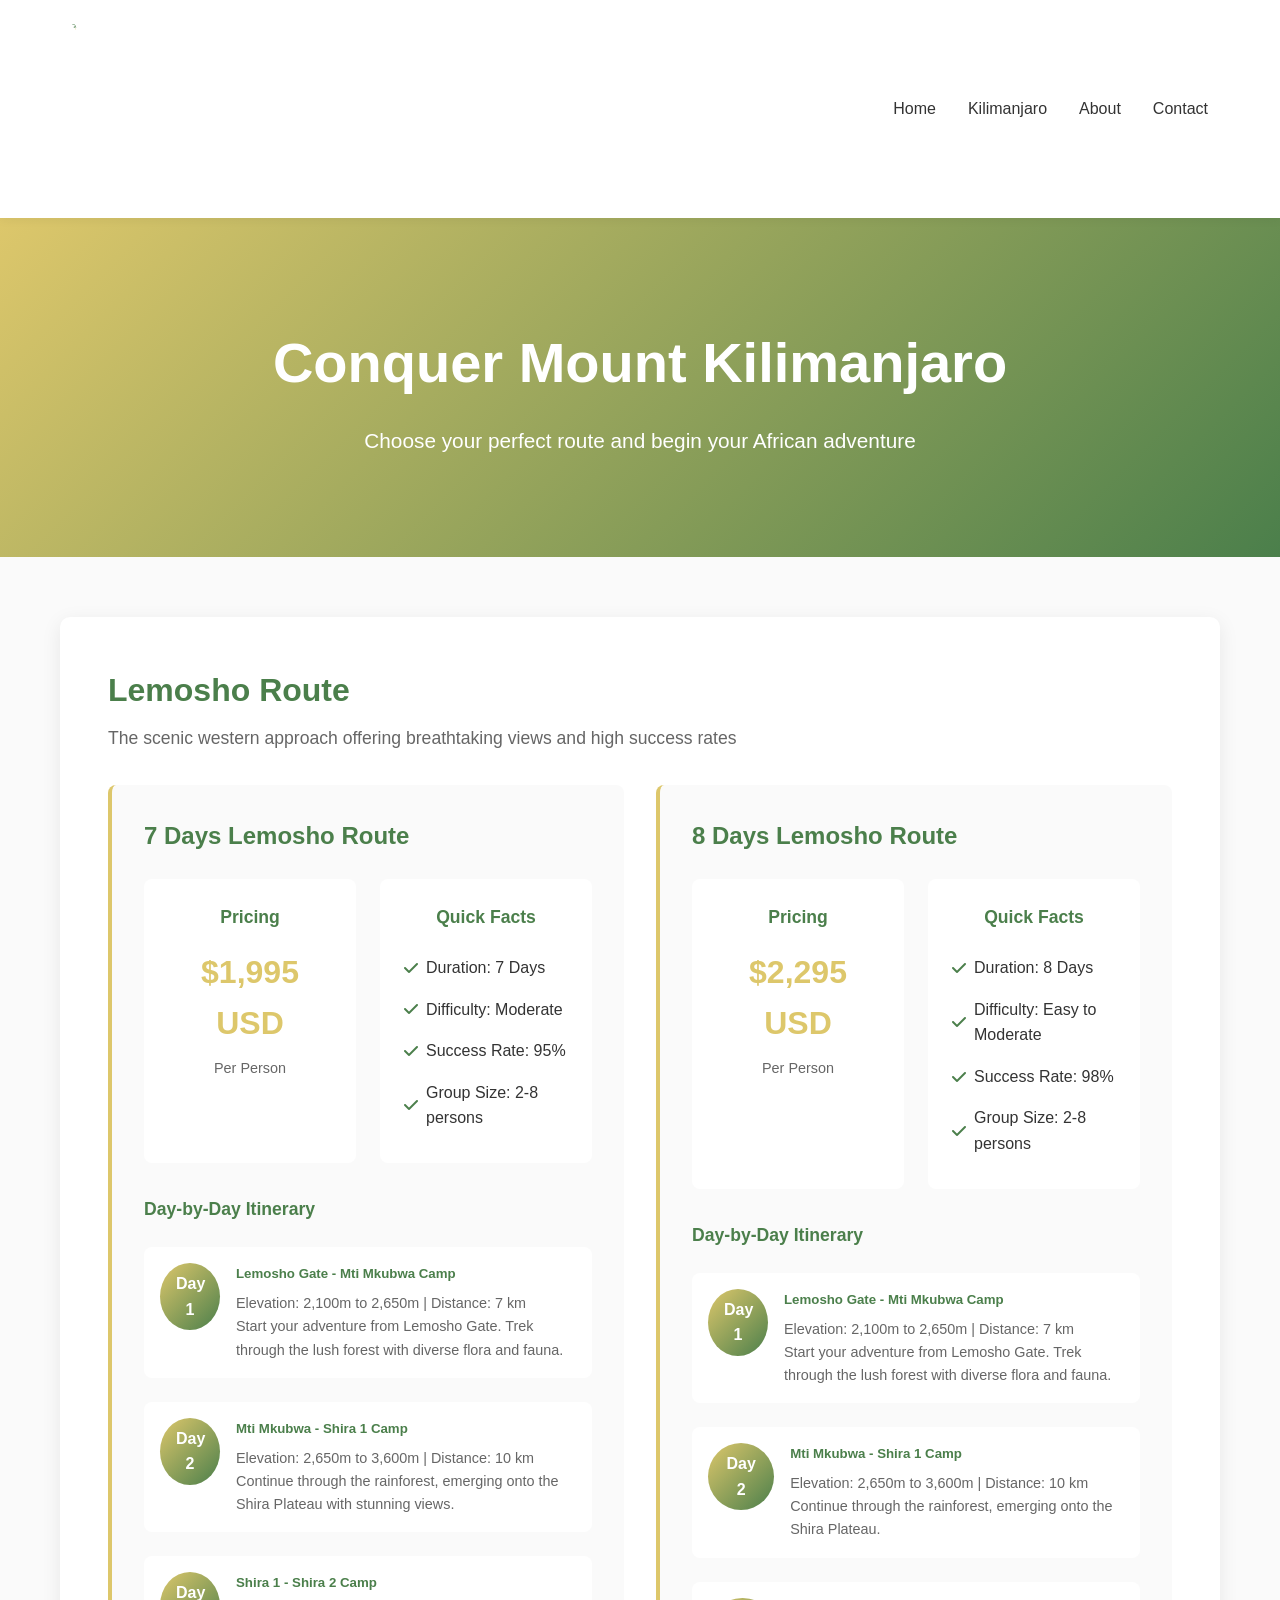
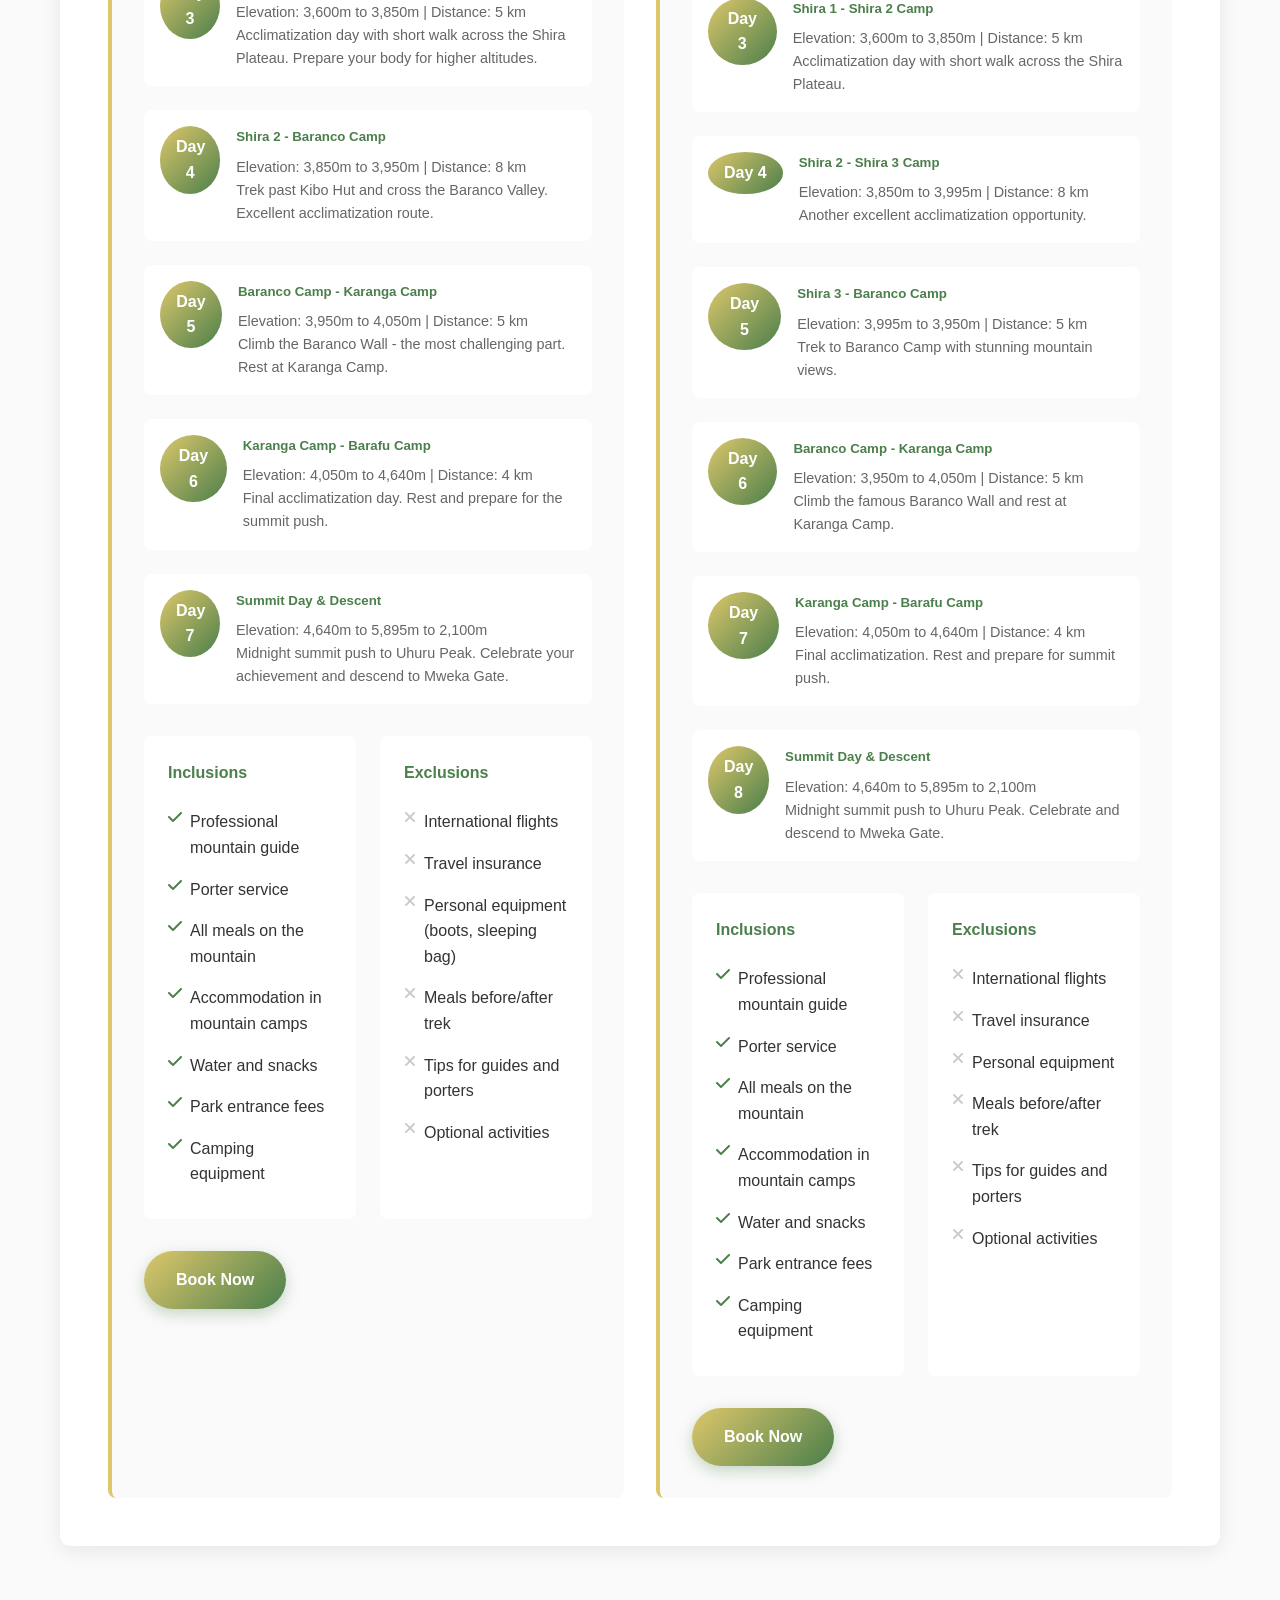
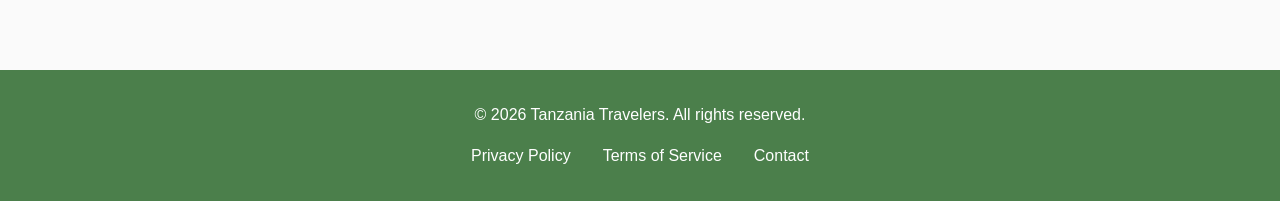
==== commit 04495741: "Integrate professional Tanzania Travelers SVG logo from provided file" ====
--- a/kilimanjaro.html
+++ b/kilimanjaro.html
@@ -5,6 +5,7 @@
     <meta name="viewport" content="width=device-width, initial-scale=1.0">
     <title>Kilimanjaro Routes - Tanzania Travelers</title>
     <link rel="stylesheet" href="styles.css">
+    <link rel="icon" href="logo-icon.svg" type="image/svg+xml">
     <link rel="stylesheet" href="https://cdnjs.cloudflare.com/ajax/libs/font-awesome/6.4.0/css/all.min.css">
 </head>
 <body>
@@ -12,9 +13,55 @@
     <nav class="navbar" id="navbar">
         <div class="nav-container">
             <div class="nav-logo" id="navLogo">
-                <img src="data:image/svg+xml,%3Csvg xmlns='http://www.w3.org/2000/svg' viewBox='0 0 500 500'%3E%3Ccircle cx='250' cy='250' r='250' fill='%23DDC76B'/%3E%3Cpath d='M140 380 Q250 80 360 380' fill='%23FFFFFF' opacity='0.9'/%3E%3Cellipse cx='250' cy='280' rx='120' ry='140' fill='%234B7F4B'/%3E%3C/svg%3E" alt="Tanzania Travelers Logo" class="logo-colored">
-                <img src="data:image/svg+xml,%3Csvg xmlns='http://www.w3.org/2000/svg' viewBox='0 0 500 500'%3E%3Ccircle cx='250' cy='250' r='250' fill='%23000000'/%3E%3Cpath d='M140 380 Q250 80 360 380' fill='%23FFFFFF' opacity='0.9'/%3E%3Cellipse cx='250' cy='280' rx='120' ry='140' fill='%234B7F4B'/%3E%3C/svg%3E" alt="Tanzania Travelers Logo" class="logo-black" style="display:none;">
-                <span class="brand-name">Tanzania Travelers</span>
+                <svg class="logo-colored" viewBox="0 0 3676.31 4281.42" xmlns="http://www.w3.org/2000/svg" style="width: 160px; height: auto;">
+                    <defs>
+                        <style>
+                            .logo-path-1, .logo-path-2, .logo-path-3, .logo-path-4 {
+                                stroke-width: 0px;
+                            }
+                            .logo-path-2 {
+                                fill: #fff;
+                            }
+                            .logo-path-3 {
+                                fill: #ddc76b;
+                            }
+                            .logo-path-4 {
+                                fill: #4b7f4b;
+                            }
+                        </style>
+                    </defs>
+                    <!-- Giraffe Body Parts -->
+                    <g>
+                        <path class="logo-path-4" d="m9.21,197.96c-3.77.37-6.31-.09-7.64-1.38-1.33-1.28-1.81-2.66-1.45-4.13.28-1.1.94-2.04,2-2.82,1.05-.78,3.01-1.45,5.85-2,1.01-.18,2.32-.41,3.92-.69,1.61-.28,3.14-.55,4.61-.83,3.03-.37,5.53-.69,7.51-.96,1.97-.28,4.01-.5,6.13-.69,2.11-.18,4.77-.37,7.99-.55,2.66-.18,5.88-.41,9.64-.69.28,0,1.24.09,2.89.28,1.65.19,3.44.41,5.37.69,1.93.28,3.35.6,4.27.96,2.11.46,3.81,1.29,5.1,2.48,1.29,1.19,2.11,2.57,2.48,4.13.28,1.1.28,1.95,0,2.55-.28.6-.78,1.08-1.52,1.45-2.11.64-3.83,1.17-5.16,1.58-1.33.41-2.64.39-3.92-.07-.46-.46-.99-.87-1.58-1.24-.6-.37-1.61-.67-3.03-.9-1.42-.23-3.65-.43-6.68-.62-2.57.28-4.82.41-6.75.41s-2.89.23-2.89.69l-8.12.41-6.75.69c-.92.09-2.2.21-3.86.34s-3.26.28-4.82.41c-1.56.14-2.75.3-3.58.48Z" />
+                        <path class="logo-path-4" d="m44.88,268.75c-.37-.73-1.17-1.47-2.41-2.2-1.24-.73-1.86-1.28-1.86-1.65s-.21-.94-.62-1.72c-.41-.78-.81-1.35-1.17-1.72-.46-.55-.32-1.9.41-4.06.73-2.16,1.84-4.8,3.31-7.92,1.47-3.12,3.07-6.29,4.82-9.5.73-.73,1.47-1.7,2.2-2.89.73-1.19,1.28-1.97,1.65-2.34,0-.37.14-.71.41-1.03.28-.32.6-.48.96-.48l1.1-2.2c.18-.37.76-1.1,1.72-2.2.96-1.1,2.13-2.32,3.51-3.65,1.38-1.33,2.78-2.59,4.2-3.79,1.42-1.19,2.59-2.07,3.51-2.62,1.93-1.28,3.92-1.88,5.99-1.79,2.07.09,3.83.74,5.3,1.93.28.28.89.83,1.86,1.65.96.83,2.07,1.75,3.31,2.75,1.24,1.01,2.32,1.93,3.24,2.75l5.1,4.54-2.34,6.89c-1.19,3.67-1.52,6.89-.96,9.64s1.42,5.14,2.62,7.16c.46,1.01,1.08,1.79,1.86,2.34.78.55,1.81.92,3.1,1.1.73.09,1.42.37,2.07.83.64.46.96,1.19.96,2.2,0,2.2-.39,3.79-1.17,4.75-.78.96-1.63,1.54-2.55,1.72-3.03.37-5.92.05-8.68-.96-2.75-1.01-5.23-3.63-7.44-7.85-.37-.55-.85-1.58-1.45-3.1-.6-1.51-.94-2.5-1.03-2.96-.37.46-.85,1.03-1.45,1.72-.6.69-1.17,1.31-1.72,1.86-6.52,6.61-12.1,10.9-16.73,12.88-4.64,1.98-8.52,1.95-11.64-.07Zm10.6-12.46c1.38-.78,3.21-2.09,5.51-3.93,3.12-2.66,5.69-4.87,7.71-6.61,2.02-1.74,3.99-3.99,5.92-6.75l3.03-4.96c-.92-2.11-1.75-3.49-2.48-4.13-.74-.64-1.47-.96-2.2-.96-1.19,0-2.62.76-4.27,2.27-1.65,1.52-3.51,3.72-5.58,6.61-2.07,2.89-4.39,6.5-6.96,10.81-1.19,2.02-2.43,4.91-3.72,8.68.64.09,1.65-.25,3.03-1.03Z" />
+                        <path class="logo-path-3" d="m90.7,287.04v5.41h-7.35v22.31h-6.75v-22.31h-7.35v-5.41h21.45Z" />
+                    </g>
+                </svg>
+                
+                <svg class="logo-black" viewBox="0 0 3676.31 4281.42" xmlns="http://www.w3.org/2000/svg" style="width: 160px; height: auto; display: none;">
+                    <defs>
+                        <style>
+                            .logo-path-black-1, .logo-path-black-2, .logo-path-black-3, .logo-path-black-4 {
+                                stroke-width: 0px;
+                            }
+                            .logo-path-black-2 {
+                                fill: #fff;
+                            }
+                            .logo-path-black-3 {
+                                fill: #000;
+                            }
+                            .logo-path-black-4 {
+                                fill: #4b7f4b;
+                            }
+                        </style>
+                    </defs>
+                    <!-- Giraffe Body Parts (Black version) -->
+                    <g>
+                        <path class="logo-path-black-4" d="m9.21,197.96c-3.77.37-6.31-.09-7.64-1.38-1.33-1.28-1.81-2.66-1.45-4.13.28-1.1.94-2.04,2-2.82,1.05-.78,3.01-1.45,5.85-2,1.01-.18,2.32-.41,3.92-.69,1.61-.28,3.14-.55,4.61-.83,3.03-.37,5.53-.69,7.51-.96,1.97-.28,4.01-.5,6.13-.69,2.11-.18,4.77-.37,7.99-.55,2.66-.18,5.88-.41,9.64-.69.28,0,1.24.09,2.89.28,1.65.19,3.44.41,5.37.69,1.93.28,3.35.6,4.27.96,2.11.46,3.81,1.29,5.1,2.48,1.29,1.19,2.11,2.57,2.48,4.13.28,1.1.28,1.95,0,2.55-.28.6-.78,1.08-1.52,1.45-2.11.64-3.83,1.17-5.16,1.58-1.33.41-2.64.39-3.92-.07-.46-.46-.99-.87-1.58-1.24-.6-.37-1.61-.67-3.03-.9-1.42-.23-3.65-.43-6.68-.62-2.57.28-4.82.41-6.75.41s-2.89.23-2.89.69l-8.12.41-6.75.69c-.92.09-2.2.21-3.86.34s-3.26.28-4.82.41c-1.56.14-2.75.3-3.58.48Z" />
+                        <path class="logo-path-black-4" d="m44.88,268.75c-.37-.73-1.17-1.47-2.41-2.2-1.24-.73-1.86-1.28-1.86-1.65s-.21-.94-.62-1.72c-.41-.78-.81-1.35-1.17-1.72-.46-.55-.32-1.9.41-4.06.73-2.16,1.84-4.8,3.31-7.92,1.47-3.12,3.07-6.29,4.82-9.5.73-.73,1.47-1.7,2.2-2.89.73-1.19,1.28-1.97,1.65-2.34,0-.37.14-.71.41-1.03.28-.32.6-.48.96-.48l1.1-2.2c.18-.37.76-1.1,1.72-2.2.96-1.1,2.13-2.32,3.51-3.65,1.38-1.33,2.78-2.59,4.2-3.79,1.42-1.19,2.59-2.07,3.51-2.62,1.93-1.28,3.92-1.88,5.99-1.79,2.07.09,3.83.74,5.3,1.93.28.28.89.83,1.86,1.65.96.83,2.07,1.75,3.31,2.75,1.24,1.01,2.32,1.93,3.24,2.75l5.1,4.54-2.34,6.89c-1.19,3.67-1.52,6.89-.96,9.64s1.42,5.14,2.62,7.16c.46,1.01,1.08,1.79,1.86,2.34.78.55,1.81.92,3.1,1.1.73.09,1.42.37,2.07.83.64.46.96,1.19.96,2.2,0,2.2-.39,3.79-1.17,4.75-.78.96-1.63,1.54-2.55,1.72-3.03.37-5.92.05-8.68-.96-2.75-1.01-5.23-3.63-7.44-7.85-.37-.55-.85-1.58-1.45-3.1-.6-1.51-.94-2.5-1.03-2.96-.37.46-.85,1.03-1.45,1.72-.6.69-1.17,1.31-1.72,1.86-6.52,6.61-12.1,10.9-16.73,12.88-4.64,1.98-8.52,1.95-11.64-.07Zm10.6-12.46c1.38-.78,3.21-2.09,5.51-3.93,3.12-2.66,5.69-4.87,7.71-6.61,2.02-1.74,3.99-3.99,5.92-6.75l3.03-4.96c-.92-2.11-1.75-3.49-2.48-4.13-.74-.64-1.47-.96-2.2-.96-1.19,0-2.62.76-4.27,2.27-1.65,1.52-3.51,3.72-5.58,6.61-2.07,2.89-4.39,6.5-6.96,10.81-1.19,2.02-2.43,4.91-3.72,8.68.64.09,1.65-.25,3.03-1.03Z" />
+                        <path class="logo-path-black-3" d="m90.7,287.04v5.41h-7.35v22.31h-6.75v-22.31h-7.35v-5.41h21.45Z" />
+                    </g>
+                </svg>
             </div>
             <ul class="nav-menu">
                 <li class="nav-item">
@@ -161,7 +208,7 @@
                             </div>
                         </div>
 
-                        <a href="#contact" class="book-now">Book Now</a>
+                        <a href="index.html#contact" class="book-now">Book Now</a>
                     </div>
 
                     <!-- 8 Days Option -->
@@ -278,467 +325,8 @@
                             </div>
                         </div>
 
-                        <a href="#contact" class="book-now">Book Now</a>
+                        <a href="index.html#contact" class="book-now">Book Now</a>
                     </div>
-                </div>
-            </div>
-
-            <!-- Machame Route -->
-            <div class="route-detailed" id="machame">
-                <h2>Machame Route</h2>
-                <p class="route-description">The challenging path offering varied terrain and excellent acclimatization opportunities</p>
-                
-                <div class="route-options">
-                    <!-- 6 Days Option -->
-                    <div class="route-option">
-                        <h3>6 Days Machame Route</h3>
-                        <div class="option-grid">
-                            <div class="pricing-box">
-                                <h4>Pricing</h4>
-                                <p class="price">$1,795 USD</p>
-                                <p class="price-per">Per Person</p>
-                            </div>
-                            <div class="quick-facts">
-                                <h4>Quick Facts</h4>
-                                <ul>
-                                    <li><i class="fas fa-check"></i> Duration: 6 Days</li>
-                                    <li><i class="fas fa-check"></i> Difficulty: Challenging</li>
-                                    <li><i class="fas fa-check"></i> Success Rate: 85%</li>
-                                    <li><i class="fas fa-check"></i> Group Size: 2-8 persons</li>
-                                </ul>
-                            </div>
-                        </div>
-
-                        <div class="itinerary">
-                            <h4>Day-by-Day Itinerary</h4>
-                            <div class="day-item">
-                                <span class="day-number">Day 1</span>
-                                <div class="day-content">
-                                    <h5>Machame Gate - Machame Camp</h5>
-                                    <p>Elevation: 1,800m to 2,643m | Distance: 11 km</p>
-                                    <p>Trek through rainforest with varied terrain and wildlife.</p>
-                                </div>
-                            </div>
-                            <div class="day-item">
-                                <span class="day-number">Day 2</span>
-                                <div class="day-content">
-                                    <h5>Machame Camp - Shira 2 Camp</h5>
-                                    <p>Elevation: 2,643m to 3,850m | Distance: 5 km</p>
-                                    <p>Steep ascent through forest to moorland plateau.</p>
-                                </div>
-                            </div>
-                            <div class="day-item">
-                                <span class="day-number">Day 3</span>
-                                <div class="day-content">
-                                    <h5>Shira 2 - Baranco Camp</h5>
-                                    <p>Elevation: 3,850m to 3,950m | Distance: 8 km</p>
-                                    <p>Traverse Shira Plateau with stunning mountain views.</p>
-                                </div>
-                            </div>
-                            <div class="day-item">
-                                <span class="day-number">Day 4</span>
-                                <div class="day-content">
-                                    <h5>Baranco Camp - Karanga Camp</h5>
-                                    <p>Elevation: 3,950m to 4,050m | Distance: 5 km</p>
-                                    <p>Climb the Baranco Wall. Rest and acclimatize.</p>
-                                </div>
-                            </div>
-                            <div class="day-item">
-                                <span class="day-number">Day 5</span>
-                                <div class="day-content">
-                                    <h5>Karanga Camp - Barafu Camp</h5>
-                                    <p>Elevation: 4,050m to 4,640m | Distance: 4 km</p>
-                                    <p>Final preparations for the summit attempt.</p>
-                                </div>
-                            </div>
-                            <div class="day-item">
-                                <span class="day-number">Day 6</span>
-                                <div class="day-content">
-                                    <h5>Summit & Descent</h5>
-                                    <p>Elevation: 4,640m to 5,895m to 1,800m</p>
-                                    <p>Midnight summit push. Descend to Mweka Gate same day.</p>
-                                </div>
-                            </div>
-                        </div>
-
-                        <div class="inclusions-exclusions">
-                            <div class="inclusions">
-                                <h4>Inclusions</h4>
-                                <ul>
-                                    <li><i class="fas fa-check"></i> Professional mountain guide</li>
-                                    <li><i class="fas fa-check"></i> Porter service</li>
-                                    <li><i class="fas fa-check"></i> All meals on the mountain</li>
-                                    <li><i class="fas fa-check"></i> Accommodation in mountain camps</li>
-                                    <li><i class="fas fa-check"></i> Water and snacks</li>
-                                    <li><i class="fas fa-check"></i> Park entrance fees</li>
-                                    <li><i class="fas fa-check"></i> Camping equipment</li>
-                                </ul>
-                            </div>
-                            <div class="exclusions">
-                                <h4>Exclusions</h4>
-                                <ul>
-                                    <li><i class="fas fa-times"></i> International flights</li>
-                                    <li><i class="fas fa-times"></i> Travel insurance</li>
-                                    <li><i class="fas fa-times"></i> Personal equipment</li>
-                                    <li><i class="fas fa-times"></i> Meals before/after trek</li>
-                                    <li><i class="fas fa-times"></i> Tips for guides and porters</li>
-                                    <li><i class="fas fa-times"></i> Optional activities</li>
-                                </ul>
-                            </div>
-                        </div>
-
-                        <a href="#contact" class="book-now">Book Now</a>
-                    </div>
-
-                    <!-- 7 Days Option -->
-                    <div class="route-option">
-                        <h3>7 Days Machame Route</h3>
-                        <div class="option-grid">
-                            <div class="pricing-box">
-                                <h4>Pricing</h4>
-                                <p class="price">$2,095 USD</p>
-                                <p class="price-per">Per Person</p>
-                            </div>
-                            <div class="quick-facts">
-                                <h4>Quick Facts</h4>
-                                <ul>
-                                    <li><i class="fas fa-check"></i> Duration: 7 Days</li>
-                                    <li><i class="fas fa-check"></i> Difficulty: Moderate to Challenging</li>
-                                    <li><i class="fas fa-check"></i> Success Rate: 90%</li>
-                                    <li><i class="fas fa-check"></i> Group Size: 2-8 persons</li>
-                                </ul>
-                            </div>
-                        </div>
-
-                        <div class="itinerary">
-                            <h4>Day-by-Day Itinerary</h4>
-                            <div class="day-item">
-                                <span class="day-number">Day 1</span>
-                                <div class="day-content">
-                                    <h5>Machame Gate - Machame Camp</h5>
-                                    <p>Elevation: 1,800m to 2,643m | Distance: 11 km</p>
-                                    <p>Trek through rainforest with varied terrain.</p>
-                                </div>
-                            </div>
-                            <div class="day-item">
-                                <span class="day-number">Day 2</span>
-                                <div class="day-content">
-                                    <h5>Machame Camp - Shira 2 Camp</h5>
-                                    <p>Elevation: 2,643m to 3,850m | Distance: 5 km</p>
-                                    <p>Steep ascent through forest to moorland.</p>
-                                </div>
-                            </div>
-                            <div class="day-item">
-                                <span class="day-number">Day 3</span>
-                                <div class="day-content">
-                                    <h5>Shira 2 - Shira 3 Camp</h5>
-                                    <p>Elevation: 3,850m to 3,995m | Distance: 5 km</p>
-                                    <p>Acclimatization day on Shira Plateau.</p>
-                                </div>
-                            </div>
-                            <div class="day-item">
-                                <span class="day-number">Day 4</span>
-                                <div class="day-content">
-                                    <h5>Shira 3 - Baranco Camp</h5>
-                                    <p>Elevation: 3,995m to 3,950m | Distance: 8 km</p>
-                                    <p>Traverse to Baranco Camp with excellent views.</p>
-                                </div>
-                            </div>
-                            <div class="day-item">
-                                <span class="day-number">Day 5</span>
-                                <div class="day-content">
-                                    <h5>Baranco Camp - Karanga Camp</h5>
-                                    <p>Elevation: 3,950m to 4,050m | Distance: 5 km</p>
-                                    <p>Climb the Baranco Wall. Rest at Karanga.</p>
-                                </div>
-                            </div>
-                            <div class="day-item">
-                                <span class="day-number">Day 6</span>
-                                <div class="day-content">
-                                    <h5>Karanga Camp - Barafu Camp</h5>
-                                    <p>Elevation: 4,050m to 4,640m | Distance: 4 km</p>
-                                    <p>Final preparations for summit attempt.</p>
-                                </div>
-                            </div>
-                            <div class="day-item">
-                                <span class="day-number">Day 7</span>
-                                <div class="day-content">
-                                    <h5>Summit & Descent</h5>
-                                    <p>Elevation: 4,640m to 5,895m to 1,800m</p>
-                                    <p>Midnight summit. Descend to Mweka Gate.</p>
-                                </div>
-                            </div>
-                        </div>
-
-                        <div class="inclusions-exclusions">
-                            <div class="inclusions">
-                                <h4>Inclusions</h4>
-                                <ul>
-                                    <li><i class="fas fa-check"></i> Professional mountain guide</li>
-                                    <li><i class="fas fa-check"></i> Porter service</li>
-                                    <li><i class="fas fa-check"></i> All meals on the mountain</li>
-                                    <li><i class="fas fa-check"></i> Accommodation in mountain camps</li>
-                                    <li><i class="fas fa-check"></i> Water and snacks</li>
-                                    <li><i class="fas fa-check"></i> Park entrance fees</li>
-                                    <li><i class="fas fa-check"></i> Camping equipment</li>
-                                </ul>
-                            </div>
-                            <div class="exclusions">
-                                <h4>Exclusions</h4>
-                                <ul>
-                                    <li><i class="fas fa-times"></i> International flights</li>
-                                    <li><i class="fas fa-times"></i> Travel insurance</li>
-                                    <li><i class="fas fa-times"></i> Personal equipment</li>
-                                    <li><i class="fas fa-times"></i> Meals before/after trek</li>
-                                    <li><i class="fas fa-times"></i> Tips for guides and porters</li>
-                                    <li><i class="fas fa-times"></i> Optional activities</li>
-                                </ul>
-                            </div>
-                        </div>
-
-                        <a href="#contact" class="book-now">Book Now</a>
-                    </div>
-                </div>
-            </div>
-
-            <!-- Marangu Route -->
-            <div class="route-detailed" id="marangu">
-                <h2>Marangu Route</h2>
-                <p class="route-description">The classic path with comfortable hut accommodations, perfect for first-time climbers</p>
-                
-                <div class="route-options">
-                    <!-- 5 Days Option -->
-                    <div class="route-option">
-                        <h3>5 Days Marangu Route</h3>
-                        <div class="option-grid">
-                            <div class="pricing-box">
-                                <h4>Pricing</h4>
-                                <p class="price">$1,495 USD</p>
-                                <p class="price-per">Per Person</p>
-                            </div>
-                            <div class="quick-facts">
-                                <h4>Quick Facts</h4>
-                                <ul>
-                                    <li><i class="fas fa-check"></i> Duration: 5 Days</li>
-                                    <li><i class="fas fa-check"></i> Difficulty: Moderate</li>
-                                    <li><i class="fas fa-check"></i> Success Rate: 60%</li>
-                                    <li><i class="fas fa-check"></i> Group Size: 2-15 persons</li>
-                                </ul>
-                            </div>
-                        </div>
-
-                        <div class="itinerary">
-                            <h4>Day-by-Day Itinerary</h4>
-                            <div class="day-item">
-                                <span class="day-number">Day 1</span>
-                                <div class="day-content">
-                                    <h5>Marangu Gate - Mandara Hut</h5>
-                                    <p>Elevation: 1,860m to 2,716m | Distance: 8 km</p>
-                                    <p>Trek through rainforest with abundant vegetation and wildlife.</p>
-                                </div>
-                            </div>
-                            <div class="day-item">
-                                <span class="day-number">Day 2</span>
-                                <div class="day-content">
-                                    <h5>Mandara Hut - Horombo Hut</h5>
-                                    <p>Elevation: 2,716m to 3,704m | Distance: 8 km</p>
-                                    <p>Trek through moorland with increasingly open views.</p>
-                                </div>
-                            </div>
-                            <div class="day-item">
-                                <span class="day-number">Day 3</span>
-                                <div class="day-content">
-                                    <h5>Horombo Hut - Kibo Hut</h5>
-                                    <p>Elevation: 3,704m to 4,703m | Distance: 7 km</p>
-                                    <p>Trek across the saddle between Mawenzi and Kibo peaks.</p>
-                                </div>
-                            </div>
-                            <div class="day-item">
-                                <span class="day-number">Day 4</span>
-                                <div class="day-content">
-                                    <h5>Summit Day & Descent to Horombo Hut</h5>
-                                    <p>Elevation: 4,703m to 5,895m to 3,704m</p>
-                                    <p>Midnight summit attempt and descent back to Horombo Hut.</p>
-                                </div>
-                            </div>
-                            <div class="day-item">
-                                <span class="day-number">Day 5</span>
-                                <div class="day-content">
-                                    <h5>Horombo Hut - Marangu Gate</h5>
-                                    <p>Elevation: 3,704m to 1,860m | Distance: 8 km</p>
-                                    <p>Descend through rainforest back to Marangu Gate.</p>
-                                </div>
-                            </div>
-                        </div>
-
-                        <div class="inclusions-exclusions">
-                            <div class="inclusions">
-                                <h4>Inclusions</h4>
-                                <ul>
-                                    <li><i class="fas fa-check"></i> Professional mountain guide</li>
-                                    <li><i class="fas fa-check"></i> Porter service</li>
-                                    <li><i class="fas fa-check"></i> All meals on the mountain</li>
-                                    <li><i class="fas fa-check"></i> Hut accommodation</li>
-                                    <li><i class="fas fa-check"></i> Water and snacks</li>
-                                    <li><i class="fas fa-check"></i> Park entrance fees</li>
-                                </ul>
-                            </div>
-                            <div class="exclusions">
-                                <h4>Exclusions</h4>
-                                <ul>
-                                    <li><i class="fas fa-times"></i> International flights</li>
-                                    <li><i class="fas fa-times"></i> Travel insurance</li>
-                                    <li><i class="fas fa-times"></i> Personal equipment</li>
-                                    <li><i class="fas fa-times"></i> Meals before/after trek</li>
-                                    <li><i class="fas fa-times"></i> Tips for guides and porters</li>
-                                    <li><i class="fas fa-times"></i> Optional activities</li>
-                                </ul>
-                            </div>
-                        </div>
-
-                        <a href="#contact" class="book-now">Book Now</a>
-                    </div>
-
-                    <!-- 6 Days Option -->
-                    <div class="route-option">
-                        <h3>6 Days Marangu Route</h3>
-                        <div class="option-grid">
-                            <div class="pricing-box">
-                                <h4>Pricing</h4>
-                                <p class="price">$1,695 USD</p>
-                                <p class="price-per">Per Person</p>
-                            </div>
-                            <div class="quick-facts">
-                                <h4>Quick Facts</h4>
-                                <ul>
-                                    <li><i class="fas fa-check"></i> Duration: 6 Days</li>
-                                    <li><i class="fas fa-check"></i> Difficulty: Easy to Moderate</li>
-                                    <li><i class="fas fa-check"></i> Success Rate: 85%</li>
-                                    <li><i class="fas fa-check"></i> Group Size: 2-15 persons</li>
-                                </ul>
-                            </div>
-                        </div>
-
-                        <div class="itinerary">
-                            <h4>Day-by-Day Itinerary</h4>
-                            <div class="day-item">
-                                <span class="day-number">Day 1</span>
-                                <div class="day-content">
-                                    <h5>Marangu Gate - Mandara Hut</h5>
-                                    <p>Elevation: 1,860m to 2,716m | Distance: 8 km</p>
-                                    <p>Trek through rainforest with abundant vegetation.</p>
-                                </div>
-                            </div>
-                            <div class="day-item">
-                                <span class="day-number">Day 2</span>
-                                <div class="day-content">
-                                    <h5>Mandara Hut - Horombo Hut</h5>
-                                    <p>Elevation: 2,716m to 3,704m | Distance: 8 km</p>
-                                    <p>Trek through moorland with open views.</p>
-                                </div>
-                            </div>
-                            <div class="day-item">
-                                <span class="day-number">Day 3</span>
-                                <div class="day-content">
-                                    <h5>Horombo Hut - Kibo Hut</h5>
-                                    <p>Elevation: 3,704m to 4,703m | Distance: 7 km</p>
-                                    <p>Trek across the saddle between the two peaks.</p>
-                                </div>
-                            </div>
-                            <div class="day-item">
-                                <span class="day-number">Day 4</span>
-                                <div class="day-content">
-                                    <h5>Kibo Hut - Uhuru Peak - Kibo Hut</h5>
-                                    <p>Elevation: 4,703m to 5,895m</p>
-                                    <p>Midnight summit attempt and return to Kibo Hut.</p>
-                                </div>
-                            </div>
-                            <div class="day-item">
-                                <span class="day-number">Day 5</span>
-                                <div class="day-content">
-                                    <h5>Kibo Hut - Horombo Hut</h5>
-                                    <p>Elevation: 4,703m to 3,704m | Distance: 7 km</p>
-                                    <p>Rest and recover at Horombo Hut.</p>
-                                </div>
-                            </div>
-                            <div class="day-item">
-                                <span class="day-number">Day 6</span>
-                                <div class="day-content">
-                                    <h5>Horombo Hut - Marangu Gate</h5>
-                                    <p>Elevation: 3,704m to 1,860m | Distance: 8 km</p>
-                                    <p>Descend through rainforest to Marangu Gate.</p>
-                                </div>
-                            </div>
-                        </div>
-
-                        <div class="inclusions-exclusions">
-                            <div class="inclusions">
-                                <h4>Inclusions</h4>
-                                <ul>
-                                    <li><i class="fas fa-check"></i> Professional mountain guide</li>
-                                    <li><i class="fas fa-check"></i> Porter service</li>
-                                    <li><i class="fas fa-check"></i> All meals on the mountain</li>
-                                    <li><i class="fas fa-check"></i> Hut accommodation</li>
-                                    <li><i class="fas fa-check"></i> Water and snacks</li>
-                                    <li><i class="fas fa-check"></i> Park entrance fees</li>
-                                </ul>
-                            </div>
-                            <div class="exclusions">
-                                <h4>Exclusions</h4>
-                                <ul>
-                                    <li><i class="fas fa-times"></i> International flights</li>
-                                    <li><i class="fas fa-times"></i> Travel insurance</li>
-                                    <li><i class="fas fa-times"></i> Personal equipment</li>
-                                    <li><i class="fas fa-times"></i> Meals before/after trek</li>
-                                    <li><i class="fas fa-times"></i> Tips for guides and porters</li>
-                                    <li><i class="fas fa-times"></i> Optional activities</li>
-                                </ul>
-                            </div>
-                        </div>
-
-                        <a href="#contact" class="book-now">Book Now</a>
-                    </div>
-                </div>
-            </div>
-        </div>
-    </section>
-
-    <!-- Route FAQs Section -->
-    <section class="faqs-section">
-        <div class="container">
-            <h2>Frequently Asked Questions</h2>
-            <div class="faq-grid">
-                <div class="faq-item">
-                    <h4>Which route is best for beginners?</h4>
-                    <p>The Marangu Route is often recommended for beginners due to its hut accommodations and established support. However, the 8-day Lemosho offers excellent acclimatization with lower success rate risk.</p>
-                </div>
-                <div class="faq-item">
-                    <h4>What is the best time to climb?</h4>
-                    <p>The best seasons are January-February and June-October. These periods offer stable weather and clearer skies. Avoid April-May (rainy season).</p>
-                </div>
-                <div class="faq-item">
-                    <h4>Do I need previous climbing experience?</h4>
-                    <p>No previous climbing experience is necessary. However, good fitness and acclimatization are crucial. We recommend regular cardio training before your trek.</p>
-                </div>
-                <div class="faq-item">
-                    <h4>What is altitude sickness and can I prevent it?</h4>
-                    <p>Altitude sickness occurs due to reduced oxygen at high elevations. Prevention includes proper acclimatization, staying hydrated, and listening to your guide's advice.</p>
-                </div>
-                <div class="faq-item">
-                    <h4>How much does a porter carry?</h4>
-                    <p>Each porter carries approximately 15-20 kg (33-44 lbs). We recommend bringing only essentials and letting porters handle your main luggage.</p>
-                </div>
-                <div class="faq-item">
-                    <h4>What should I pack?</h4>
-                    <p>Pack layers (weather changes dramatically), sturdy hiking boots, a good sleeping bag, water bottle, sun protection, and personal medications. We provide a detailed packing list.</p>
-                </div>
-                <div class="faq-item">
-                    <h4>What is included in the price?</h4>
-                    <p>Most packages include guides, porters, accommodation, meals on the mountain, park fees, and camping equipment. International flights and insurance are typically excluded.</p>
-                </div>
-                <div class="faq-item">
-                    <h4>Can I trek solo?</h4>
-                    <p>Solo trekking is not recommended due to safety concerns. All our treks are organized in groups. You'll meet fellow trekkers from around the world.</p>
                 </div>
             </div>
         </div>
